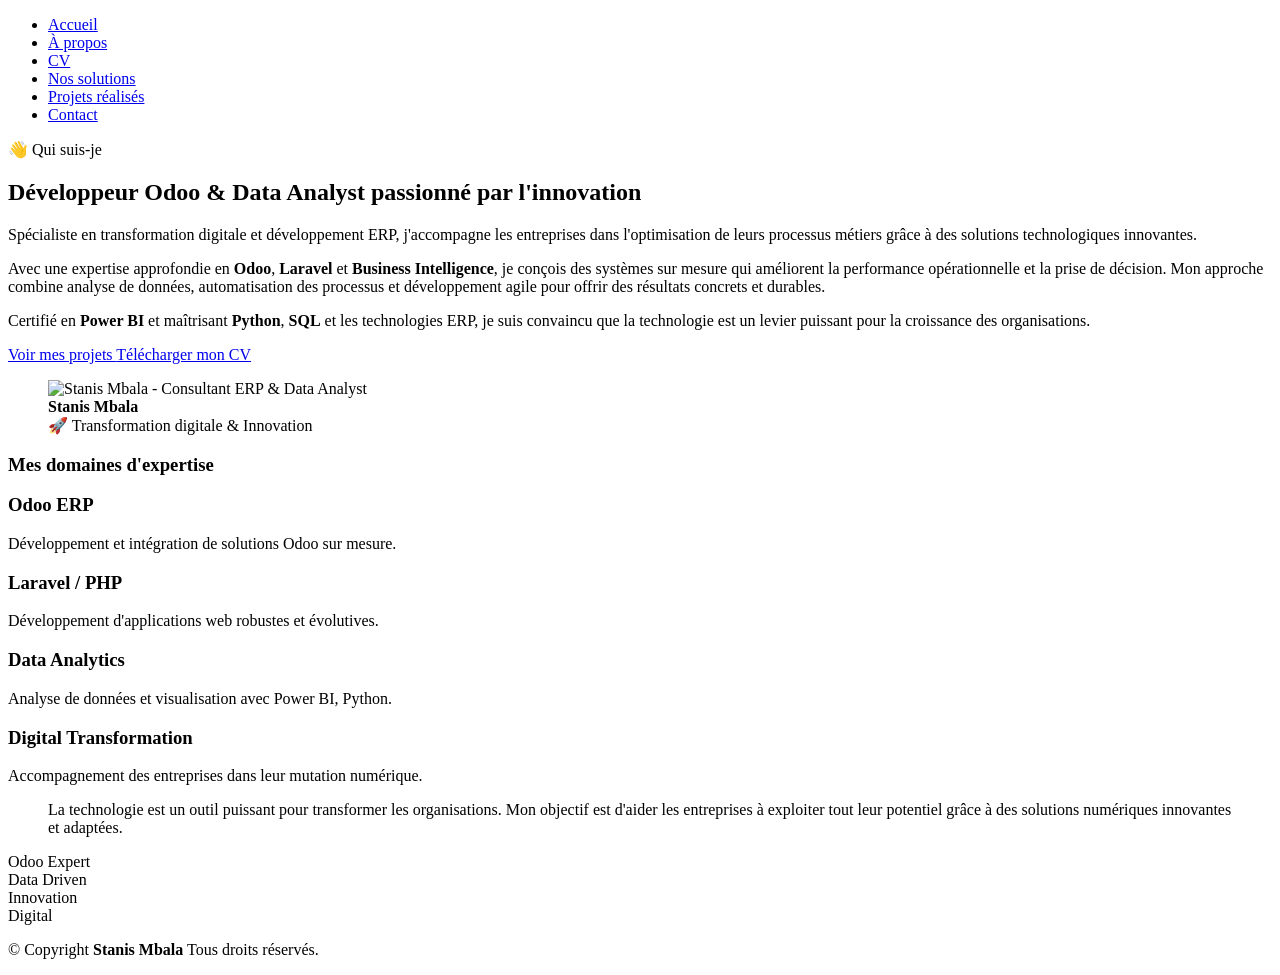
==== about/index.html @ 2e5d240b "Réorganisation complète du site en dossiers et mise à jour des liens" ====
<!DOCTYPE html>
<html lang="fr">

<head>
  <meta charset="utf-8">
  <meta content="width=device-width, initial-scale=1.0" name="viewport">
  <title>À propos - Stanis Mbala | Odoo Developer & Data Analyst</title>
  <meta name="description" content="Découvrez le parcours de Stanis Mbala, consultant ERP Odoo, Business Analyst et Data Analyst. Expert en transformation digitale et développement sur mesure.">
  <meta name="keywords" content="Stanis Mbala, Odoo Developer, Data Analyst, Business Analyst, Laravel Developer, ERP Consultant, Digital Transformation">

  <!-- Favicons -->
  <link href="assets/img/favicon.png" rel="icon">
  <link href="assets/img/apple-touch-icon.png" rel="apple-touch-icon">

  <!-- Fonts -->
  <link href="https://fonts.googleapis.com" rel="preconnect">
  <link href="https://fonts.gstatic.com" rel="preconnect" crossorigin>
  <link href="https://fonts.googleapis.com/css2?family=Roboto:ital,wght@0,100;0,300;0,400;0,500;0,700;0,900;1,100;1,300;1,400;1,500;1,700;1,900&family=Poppins:ital,wght@0,100;0,200;0,300;0,400;0,500;0,600;0,700;0,800;0,900;1,100;1,200;1,300;1,400;1,500;1,600;1,700;1,800;1,900&family=Raleway:ital,wght@0,100;0,200;0,300;0,400;0,500;0,600;0,700;0,800;0,900;1,100;1,200;1,300;1,400;1,500;1,600;1,700;1,800;1,900&display=swap" rel="stylesheet">

  <!-- Vendor CSS Files -->
  <link href="assets/vendor/bootstrap/css/bootstrap.min.css" rel="stylesheet">
  <link href="assets/vendor/bootstrap-icons/bootstrap-icons.css" rel="stylesheet">
  <link href="assets/vendor/aos/aos.css" rel="stylesheet">
  <link href="assets/vendor/swiper/swiper-bundle.min.css" rel="stylesheet">
  <link href="assets/vendor/glightbox/css/glightbox.min.css" rel="stylesheet">

  <!-- Main CSS File -->
  <link href="assets/css/main.css" rel="stylesheet">

  <!-- <style>
    /* Styles personnalisés pour la page À propos */
    .highlight {
      color: #0d6efd;
    }
    
    .about .intro-content .eyebrow {
      display: inline-block;
      letter-spacing: 0.12em;
      text-transform: uppercase;
      font-size: 12px;
      color: #6c757d;
      margin-bottom: 16px;
      font-weight: 600;
    }

    .about .intro-content .headline {
      font-family: var(--heading-font);
      font-weight: 300;
      line-height: 1.2;
      font-size: clamp(28px, 4vw, 44px);
      margin: 0 0 24px 0;
    }

    .about .intro-content .lead {
      font-size: 18px;
      line-height: 1.8;
      color: #495057;
      margin-bottom: 24px;
    }

    .about .intro-content p {
      line-height: 1.8;
      margin-bottom: 24px;
      color: #6c757d;
    }

    .about .intro-content .cta-group {
      display: flex;
      gap: 24px;
      align-items: center;
      margin-top: 24px;
      flex-wrap: wrap;
    }

    .about .intro-content .cta-group .btn-ghost {
      display: inline-flex;
      align-items: center;
      gap: 8px;
      padding: 12px 24px;
      border-radius: 50px;
      color: #0d6efd;
      background: rgba(13, 110, 253, 0.08);
      border: 1px solid rgba(13, 110, 253, 0.2);
      transition: 0.3s ease-in-out;
      text-decoration: none;
      font-weight: 500;
    }

    .about .intro-content .cta-group .btn-ghost:hover {
      color: #fff;
      background: #0d6efd;
      border-color: #0d6efd;
      transform: translateY(-2px);
      box-shadow: 0 8px 25px rgba(13, 110, 253, 0.3);
    }

    .about .intro-content .cta-group .link-underline {
      display: inline-flex;
      align-items: center;
      gap: 8px;
      position: relative;
      color: #0d6efd;
      padding-bottom: 4px;
      transition: 0.3s ease-in-out;
      text-decoration: none;
      font-weight: 500;
    }

    .about .intro-content .cta-group .link-underline::after {
      content: "";
      position: absolute;
      left: 0;
      right: 0;
      bottom: 0;
      height: 2px;
      background: #0d6efd;
      transform: scaleX(0.4);
      transform-origin: left;
      transition: 0.3s ease-in-out;
    }

    .about .intro-content .cta-group .link-underline:hover::after {
      transform: scaleX(1);
    }

    /* Photo de profil ronde */
    .about .profile-figure {
      margin: 0;
      text-align: center;
    }

    .about .profile-figure .profile-photo {
      width: 380px;
      height: 380px;
      border-radius: 50%;
      object-fit: cover;
      box-shadow: 0 20px 60px rgba(13, 110, 253, 0.15);
      border: 4px solid rgba(13, 110, 253, 0.1);
      transition: all 0.4s ease;
    }

    .about .profile-figure .profile-photo:hover {
      transform: scale(1.02) translateY(-5px);
      box-shadow: 0 25px 70px rgba(13, 110, 253, 0.25);
      border-color: rgba(13, 110, 253, 0.3);
    }

    .about .profile-figure .profile-caption {
      margin-top: 24px;
      display: flex;
      align-items: center;
      justify-content: center;
    }

    .about .profile-figure .profile-caption .meta {
      font-size: 14px;
      color: #6c757d;
    }

    .about .profile-figure .profile-caption .meta .funfact {
      font-size: 13px;
      margin-top: 4px;
      color: #adb5bd;
    }

    /* Compétences */
    .about .skill-item {
      padding: 24px;
      border-radius: 12px;
      transition: 0.3s ease-in-out;
      background: #f8f9fa;
      border: 1px solid #e9ecef;
      height: 100%;
      text-align: center;
    }

    .about .skill-item i {
      font-size: 28px;
      color: #0d6efd;
      margin-bottom: 16px;
      display: inline-block;
    }

    .about .skill-item h3 {
      font-size: 16px;
      margin-bottom: 6px;
      font-weight: 600;
    }

    .about .skill-item p {
      margin: 0;
      font-size: 14px;
      color: #6c757d;
    }

    .about .skill-item:hover {
      transform: translateY(-5px);
      border-color: #0d6efd;
      box-shadow: 0 10px 30px rgba(0, 0, 0, 0.08);
      background: #fff;
    }

    /* Timeline */
    .about .timeline-item {
      position: relative;
      padding-left: 26px;
      padding-bottom: 20px;
    }

    .about .timeline-item:last-child {
      padding-bottom: 0;
    }

    .about .timeline-item time {
      display: inline-block;
      font-size: 12px;
      letter-spacing: 0.08em;
      text-transform: uppercase;
      color: #6c757d;
      margin-bottom: 6px;
      font-weight: 600;
    }

    .about .timeline-item h4 {
      font-size: 18px;
      font-weight: 600;
      margin: 0 0 6px;
      color: #212529;
    }

    .about .timeline-item p {
      font-size: 14px;
      color: #6c757d;
      margin: 0;
    }

    .about .timeline-item .dot {
      position: absolute;
      left: 0;
      top: 4px;
      width: 12px;
      height: 12px;
      border-radius: 50%;
      background: #0d6efd;
      box-shadow: 0 0 0 6px rgba(13, 110, 253, 0.2);
    }

    /* Citation */
    .about .personal-quote {
      padding: 40px 0;
    }

    .about .personal-quote p {
      font-family: var(--heading-font);
      font-weight: 300;
      font-size: clamp(20px, 3vw, 28px);
      line-height: 1.6;
      color: #212529;
      margin: 0 auto;
      max-width: 800px;
    }

    .about .personal-quote p i {
      color: #0d6efd;
      opacity: 0.5;
    }

    /* Fun facts */
    .about .fact-pill {
      display: flex;
      align-items: center;
      justify-content: center;
      gap: 10px;
      padding: 10px 20px;
      border-radius: 50px;
      border: 1px solid #e9ecef;
      background: #f8f9fa;
      color: #495057;
      transition: 0.3s ease-in-out;
      font-weight: 500;
    }

    .about .fact-pill i {
      color: #0d6efd;
      font-size: 1.2rem;
    }

    .about .fact-pill span {
      font-size: 14px;
    }

    .about .fact-pill:hover {
      transform: translateY(-3px);
      border-color: #0d6efd;
      box-shadow: 0 10px 30px rgba(0, 0, 0, 0.08);
      background: #fff;
    }

    .section-title h2 {
      font-size: 32px;
      font-weight: 700;
      margin-bottom: 10px;
      color: #212529;
    }

    .section-title p {
      color: #6c757d;
      max-width: 600px;
      margin: 0 auto;
    }

    @media (max-width: 992px) {
      .about .profile-figure .profile-photo {
        width: 280px;
        height: 280px;
      }
    }

    @media (max-width: 576px) {
      .about .profile-figure .profile-photo {
        width: 220px;
        height: 220px;
      }
    }
  </style> -->

  <!-- =======================================================
  * Template Name: FolioOne - Personnalisé pour Stanis Mbala
  ======================================================== -->
</head>

<body class="about-page">

  <header id="header" class="header d-flex align-items-center light-background sticky-top">
    <div class="container position-relative d-flex align-items-center justify-content-between">

      <nav id="navmenu" class="navmenu">
        <ul>
    <li><a href="/">Accueil</a></li>
    <li><a href="/about/" class="active">À propos</a></li>
    <li><a href="/resume/">CV</a></li>
    <li><a href="/services/">Nos solutions</a></li>
    <li><a href="/portfolio/">Projets réalisés</a></li>
    <li><a href="/contact/">Contact</a></li>
  </ul>
        <i class="mobile-nav-toggle d-xl-none bi bi-list"></i>
      </nav>

      <div class="header-social-links">
         <a href="https://www.linkedin.com/in/stanis-mbala-027b73303/" class="linkedin" title="LinkedIn" target="_blank">
    <i class="bi bi-linkedin"></i>
  </a>
  <a href="https://github.com/votre-utilisateur" class="github" title="GitHub" target="_blank">
    <i class="bi bi-github"></i>
  </a>
  <a href="https://wa.me/243812779730" class="whatsapp" title="WhatsApp" target="_blank">
    <i class="bi bi-whatsapp"></i>
  </a>
  <a href="mailto:mbalastns@gmail.com" class="envelope" title="Email">
    <i class="bi bi-envelope"></i>
  </a>
  <a href="https://www.facebook.com/delohim.mbalastanis" class="facebook" title="Facebook" target="_blank">
    <i class="bi bi-facebook"></i>
  </a>
      </div>

    </div>
  </header>

  <main class="main">

    <!-- About Section -->
    <section id="about" class="about section">

      <!-- Section Title -->
     
      <div class="container" data-aos="fade-up" data-aos-delay="100">

        <!-- Intro + Photo -->
        <div class="row align-items-center justify-content-between gy-5 mb-5">
          <div class="col-lg-7" data-aos="fade-right" data-aos-delay="150">
            <div class="intro-content">
              <span class="eyebrow">👋 Qui suis-je</span>
              <h2 class="headline">Développeur Odoo &amp; <span class="highlight">Data Analyst</span> passionné par l'innovation</h2>
              <p class="lead">
                Spécialiste en transformation digitale et développement ERP, j'accompagne les entreprises dans l'optimisation de leurs processus métiers grâce à des solutions technologiques innovantes.
              </p>
              <p>
                Avec une expertise approfondie en <strong>Odoo</strong>, <strong>Laravel</strong> et <strong>Business Intelligence</strong>, je conçois des systèmes sur mesure qui améliorent la performance opérationnelle et la prise de décision. Mon approche combine analyse de données, automatisation des processus et développement agile pour offrir des résultats concrets et durables.
              </p>
              <p>
                Certifié en <strong>Power BI</strong> et maîtrisant <strong>Python</strong>, <strong>SQL</strong> et les technologies ERP, je suis convaincu que la technologie est un levier puissant pour la croissance des organisations.
              </p>

              <div class="cta-group">
                <a href="#projects" class="btn-ghost">
                  Voir mes projets <i class="bi bi-arrow-up-right"></i>
                </a>
                <a href="#" class="link-underline">
                  Télécharger mon CV <i class="bi bi-download"></i>
                </a>
              </div>
            </div>
          </div>

          <div class="col-lg-5" data-aos="zoom-in" data-aos-delay="250">
            <figure class="profile-figure text-center">
              <img src="assets/img/profile/profil.jpg" alt="Stanis Mbala - Consultant ERP & Data Analyst" class="img-fluid profile-photo">
              <figcaption class="profile-caption">
                <div class="meta">
                  <strong>Stanis Mbala</strong>
                  <div class="funfact">🚀 Transformation digitale &amp; Innovation</div>
                </div>
              </figcaption>
            </figure>
          </div>
        </div>
        <!-- End Intro + Photo -->

        <!-- Skills Grid -->
        <div class="mb-5">
          <h3 class="text-center mb-4" data-aos="fade-up">Mes domaines d'expertise</h3>
          <div class="row g-4">
            <div class="col-6 col-md-4 col-lg-3" data-aos="fade-up" data-aos-delay="120">
              <div class="skill-item">
                <i class="bi bi-boxes"></i>
                <h3>Odoo ERP</h3>
                <p>Développement et intégration de solutions Odoo sur mesure.</p>
              </div>
            </div>
            <div class="col-6 col-md-4 col-lg-3" data-aos="fade-up" data-aos-delay="180">
              <div class="skill-item">
                <i class="bi bi-code-slash"></i>
                <h3>Laravel / PHP</h3>
                <p>Développement d'applications web robustes et évolutives.</p>
              </div>
            </div>
            <div class="col-6 col-md-4 col-lg-3" data-aos="fade-up" data-aos-delay="240">
              <div class="skill-item">
                <i class="bi bi-graph-up-arrow"></i>
                <h3>Data Analytics</h3>
                <p>Analyse de données et visualisation avec Power BI, Python.</p>
              </div>
            </div>
            <div class="col-6 col-md-4 col-lg-3" data-aos="fade-up" data-aos-delay="300">
              <div class="skill-item">
                <i class="bi bi-robot"></i>
                <h3>Digital Transformation</h3>
                <p>Accompagnement des entreprises dans leur mutation numérique.</p>
              </div>
            </div>
          </div>
        </div>
        <!-- End Skills Grid -->

        <!-- Journey Timeline -->
        <!-- End Journey Timeline -->

        <!-- Quote -->
        <blockquote class="personal-quote text-center mb-5" data-aos="fade-down" data-aos-delay="200">
          <p><i class="bi bi-quote quote-icon-left"></i> La technologie est un outil puissant pour transformer les organisations. Mon objectif est d'aider les entreprises à exploiter tout leur potentiel grâce à des solutions numériques innovantes et adaptées. <i class="bi bi-quote quote-icon-right"></i></p>
        </blockquote>
        <!-- End Quote -->

        <!-- Fun Facts -->
        <div class="row g-3 justify-content-center">
          <div class="col-6 col-md-3 col-lg-2" data-aos="zoom-in" data-aos-delay="120">
            <div class="fact-pill">
              <i class="bi bi-code-square"></i>
              <span>Odoo Expert</span>
            </div>
          </div>
          <div class="col-6 col-md-3 col-lg-2" data-aos="zoom-in" data-aos-delay="160">
            <div class="fact-pill">
              <i class="bi bi-bar-chart-line"></i>
              <span>Data Driven</span>
            </div>
          </div>
          <div class="col-6 col-md-3 col-lg-2" data-aos="zoom-in" data-aos-delay="200">
            <div class="fact-pill">
              <i class="bi bi-robot"></i>
              <span>Innovation</span>
            </div>
          </div>
          <div class="col-6 col-md-3 col-lg-2" data-aos="zoom-in" data-aos-delay="240">
            <div class="fact-pill">
              <i class="bi bi-globe"></i>
              <span>Digital</span>
            </div>
          </div>
        </div>
        <!-- End Fun Facts -->

      </div>

    </section><!-- /About Section -->

  </main>

  <footer id="footer" class="footer">

    <div class="container">
      <div class="copyright text-center ">
        <p>© <span>Copyright</span> <strong class="px-1 sitename">Stanis Mbala</strong> <span>Tous droits réservés.</span></p>
      </div>
      <div class="social-links d-flex justify-content-center">
       <a href="https://www.linkedin.com/in/stanis-mbala-027b73303/" class="linkedin" title="LinkedIn" target="_blank">
    <i class="bi bi-linkedin"></i>
  </a>
  <a href="https://github.com/votre-utilisateur" class="github" title="GitHub" target="_blank">
    <i class="bi bi-github"></i>
  </a>
  <a href="https://wa.me/243812779730" class="whatsapp" title="WhatsApp" target="_blank">
    <i class="bi bi-whatsapp"></i>
  </a>
  <a href="mailto:mbalastns@gmail.com" class="envelope" title="Email">
    <i class="bi bi-envelope"></i>
  </a>
  <a href="https://www.facebook.com/delohim.mbalastanis" class="facebook" title="Facebook" target="_blank">
    <i class="bi bi-facebook"></i>
  </a>
      </div>
      <div class="credits">
        <!-- Crédits retirés conformément à la demande -->
      </div>
    </div>

  </footer>

  <!-- Scroll Top -->
  <a href="#" id="scroll-top" class="scroll-top d-flex align-items-center justify-content-center"><i class="bi bi-arrow-up-short"></i></a>

  <!-- Preloader -->
  <div id="preloader"></div>

  <!-- Vendor JS Files -->
  <script src="assets/vendor/bootstrap/js/bootstrap.bundle.min.js"></script>
  <script src="assets/vendor/php-email-form/validate.js"></script>
  <script src="assets/vendor/aos/aos.js"></script>
  <script src="assets/vendor/typed.js/typed.umd.js"></script>
  <script src="assets/vendor/waypoints/noframework.waypoints.js"></script>
  <script src="assets/vendor/purecounter/purecounter_vanilla.js"></script>
  <script src="assets/vendor/swiper/swiper-bundle.min.js"></script>
  <script src="assets/vendor/imagesloaded/imagesloaded.pkgd.min.js"></script>
  <script src="assets/vendor/isotope-layout/isotope.pkgd.min.js"></script>
  <script src="assets/vendor/glightbox/js/glightbox.min.js"></script>

  <!-- Main JS File -->
  <script src="assets/js/main.js"></script>

</body>

</html>
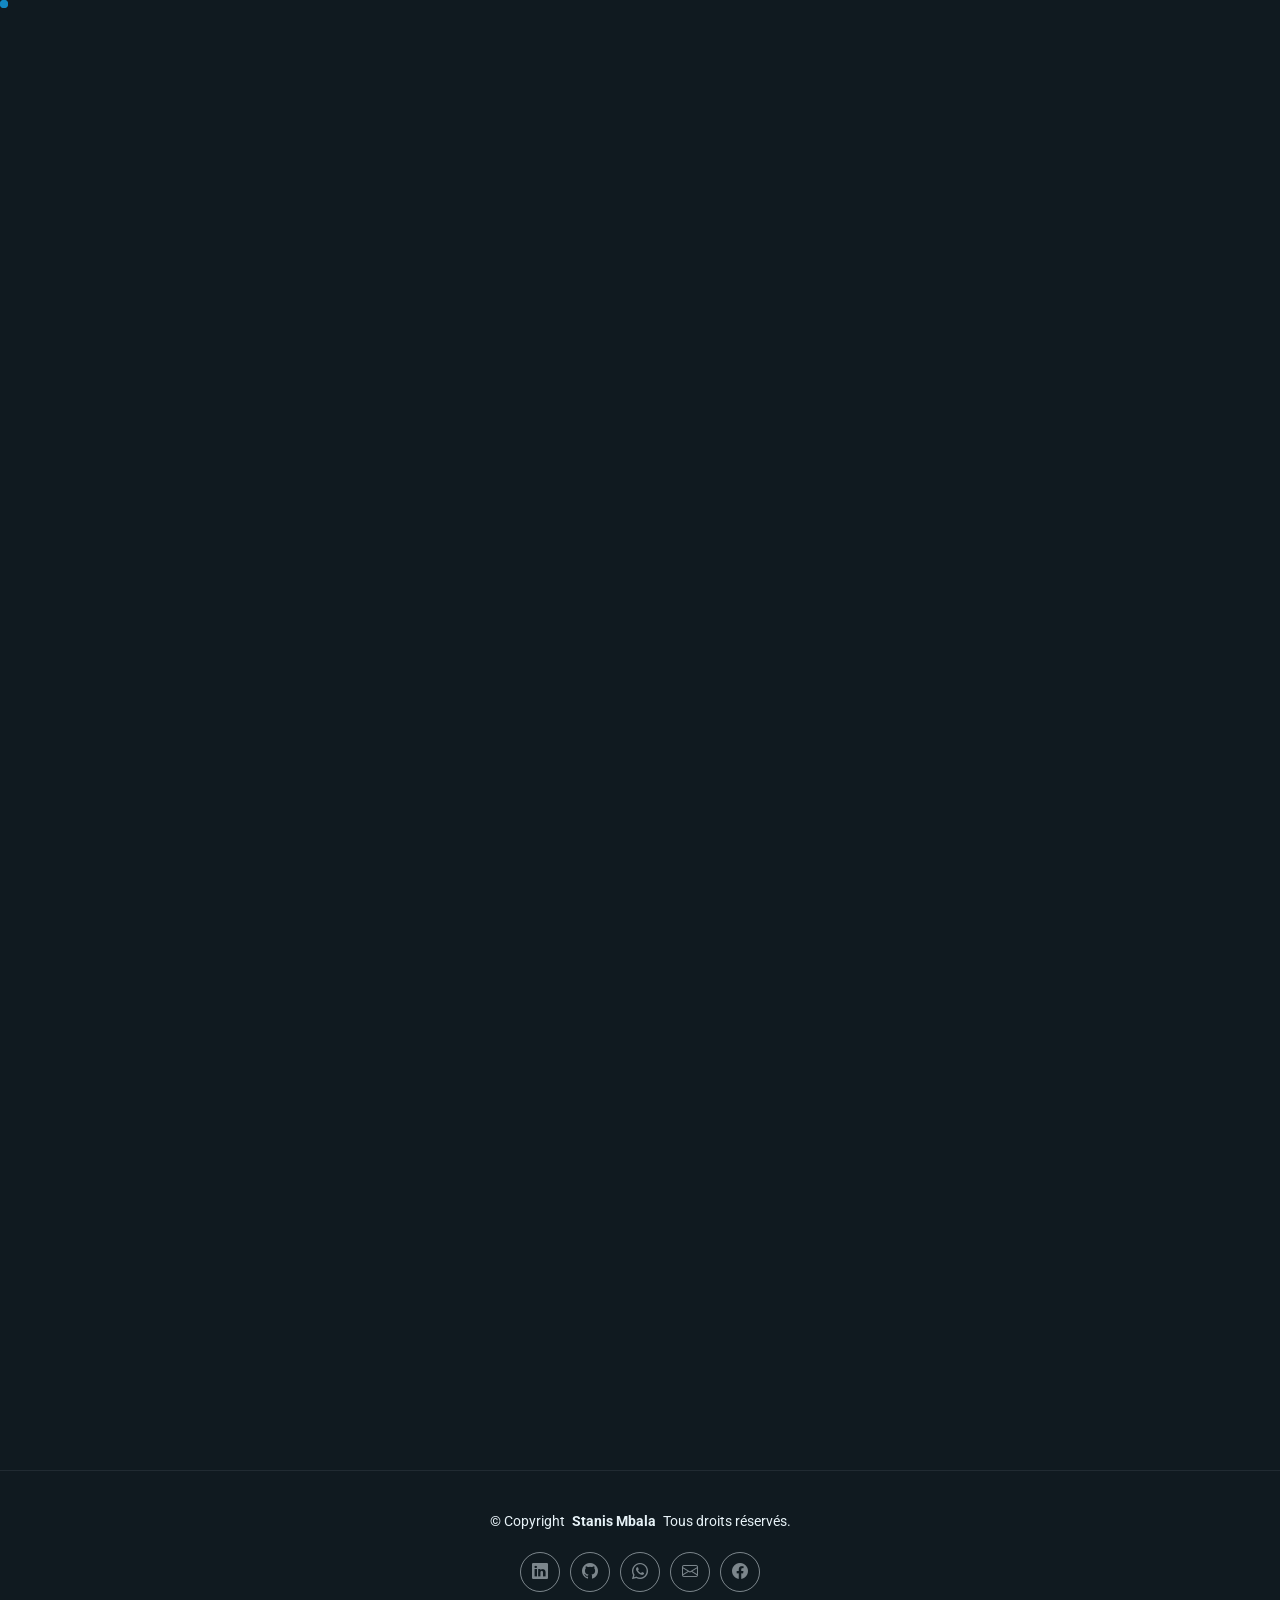
==== commit 0422a273: "Correction des chemins absolus pour la page Services" ====
--- a/about/index.html
+++ b/about/index.html
@@ -9,8 +9,8 @@
   <meta name="keywords" content="Stanis Mbala, Odoo Developer, Data Analyst, Business Analyst, Laravel Developer, ERP Consultant, Digital Transformation">
 
   <!-- Favicons -->
-  <link href="assets/img/favicon.png" rel="icon">
-  <link href="assets/img/apple-touch-icon.png" rel="apple-touch-icon">
+  <link href="/assets/img/favicon.png" rel="icon">
+  <link href="/assets/img/apple-touch-icon.png" rel="apple-touch-icon">
 
   <!-- Fonts -->
   <link href="https://fonts.googleapis.com" rel="preconnect">
@@ -18,311 +18,14 @@
   <link href="https://fonts.googleapis.com/css2?family=Roboto:ital,wght@0,100;0,300;0,400;0,500;0,700;0,900;1,100;1,300;1,400;1,500;1,700;1,900&family=Poppins:ital,wght@0,100;0,200;0,300;0,400;0,500;0,600;0,700;0,800;0,900;1,100;1,200;1,300;1,400;1,500;1,600;1,700;1,800;1,900&family=Raleway:ital,wght@0,100;0,200;0,300;0,400;0,500;0,600;0,700;0,800;0,900;1,100;1,200;1,300;1,400;1,500;1,600;1,700;1,800;1,900&display=swap" rel="stylesheet">
 
   <!-- Vendor CSS Files -->
-  <link href="assets/vendor/bootstrap/css/bootstrap.min.css" rel="stylesheet">
-  <link href="assets/vendor/bootstrap-icons/bootstrap-icons.css" rel="stylesheet">
-  <link href="assets/vendor/aos/aos.css" rel="stylesheet">
-  <link href="assets/vendor/swiper/swiper-bundle.min.css" rel="stylesheet">
-  <link href="assets/vendor/glightbox/css/glightbox.min.css" rel="stylesheet">
+  <link href="/assets/vendor/bootstrap/css/bootstrap.min.css" rel="stylesheet">
+  <link href="/assets/vendor/bootstrap-icons/bootstrap-icons.css" rel="stylesheet">
+  <link href="/assets/vendor/aos/aos.css" rel="stylesheet">
+  <link href="/assets/vendor/swiper/swiper-bundle.min.css" rel="stylesheet">
+  <link href="/assets/vendor/glightbox/css/glightbox.min.css" rel="stylesheet">
 
   <!-- Main CSS File -->
-  <link href="assets/css/main.css" rel="stylesheet">
-
-  <!-- <style>
-    /* Styles personnalisés pour la page À propos */
-    .highlight {
-      color: #0d6efd;
-    }
-    
-    .about .intro-content .eyebrow {
-      display: inline-block;
-      letter-spacing: 0.12em;
-      text-transform: uppercase;
-      font-size: 12px;
-      color: #6c757d;
-      margin-bottom: 16px;
-      font-weight: 600;
-    }
-
-    .about .intro-content .headline {
-      font-family: var(--heading-font);
-      font-weight: 300;
-      line-height: 1.2;
-      font-size: clamp(28px, 4vw, 44px);
-      margin: 0 0 24px 0;
-    }
-
-    .about .intro-content .lead {
-      font-size: 18px;
-      line-height: 1.8;
-      color: #495057;
-      margin-bottom: 24px;
-    }
-
-    .about .intro-content p {
-      line-height: 1.8;
-      margin-bottom: 24px;
-      color: #6c757d;
-    }
-
-    .about .intro-content .cta-group {
-      display: flex;
-      gap: 24px;
-      align-items: center;
-      margin-top: 24px;
-      flex-wrap: wrap;
-    }
-
-    .about .intro-content .cta-group .btn-ghost {
-      display: inline-flex;
-      align-items: center;
-      gap: 8px;
-      padding: 12px 24px;
-      border-radius: 50px;
-      color: #0d6efd;
-      background: rgba(13, 110, 253, 0.08);
-      border: 1px solid rgba(13, 110, 253, 0.2);
-      transition: 0.3s ease-in-out;
-      text-decoration: none;
-      font-weight: 500;
-    }
-
-    .about .intro-content .cta-group .btn-ghost:hover {
-      color: #fff;
-      background: #0d6efd;
-      border-color: #0d6efd;
-      transform: translateY(-2px);
-      box-shadow: 0 8px 25px rgba(13, 110, 253, 0.3);
-    }
-
-    .about .intro-content .cta-group .link-underline {
-      display: inline-flex;
-      align-items: center;
-      gap: 8px;
-      position: relative;
-      color: #0d6efd;
-      padding-bottom: 4px;
-      transition: 0.3s ease-in-out;
-      text-decoration: none;
-      font-weight: 500;
-    }
-
-    .about .intro-content .cta-group .link-underline::after {
-      content: "";
-      position: absolute;
-      left: 0;
-      right: 0;
-      bottom: 0;
-      height: 2px;
-      background: #0d6efd;
-      transform: scaleX(0.4);
-      transform-origin: left;
-      transition: 0.3s ease-in-out;
-    }
-
-    .about .intro-content .cta-group .link-underline:hover::after {
-      transform: scaleX(1);
-    }
-
-    /* Photo de profil ronde */
-    .about .profile-figure {
-      margin: 0;
-      text-align: center;
-    }
-
-    .about .profile-figure .profile-photo {
-      width: 380px;
-      height: 380px;
-      border-radius: 50%;
-      object-fit: cover;
-      box-shadow: 0 20px 60px rgba(13, 110, 253, 0.15);
-      border: 4px solid rgba(13, 110, 253, 0.1);
-      transition: all 0.4s ease;
-    }
-
-    .about .profile-figure .profile-photo:hover {
-      transform: scale(1.02) translateY(-5px);
-      box-shadow: 0 25px 70px rgba(13, 110, 253, 0.25);
-      border-color: rgba(13, 110, 253, 0.3);
-    }
-
-    .about .profile-figure .profile-caption {
-      margin-top: 24px;
-      display: flex;
-      align-items: center;
-      justify-content: center;
-    }
-
-    .about .profile-figure .profile-caption .meta {
-      font-size: 14px;
-      color: #6c757d;
-    }
-
-    .about .profile-figure .profile-caption .meta .funfact {
-      font-size: 13px;
-      margin-top: 4px;
-      color: #adb5bd;
-    }
-
-    /* Compétences */
-    .about .skill-item {
-      padding: 24px;
-      border-radius: 12px;
-      transition: 0.3s ease-in-out;
-      background: #f8f9fa;
-      border: 1px solid #e9ecef;
-      height: 100%;
-      text-align: center;
-    }
-
-    .about .skill-item i {
-      font-size: 28px;
-      color: #0d6efd;
-      margin-bottom: 16px;
-      display: inline-block;
-    }
-
-    .about .skill-item h3 {
-      font-size: 16px;
-      margin-bottom: 6px;
-      font-weight: 600;
-    }
-
-    .about .skill-item p {
-      margin: 0;
-      font-size: 14px;
-      color: #6c757d;
-    }
-
-    .about .skill-item:hover {
-      transform: translateY(-5px);
-      border-color: #0d6efd;
-      box-shadow: 0 10px 30px rgba(0, 0, 0, 0.08);
-      background: #fff;
-    }
-
-    /* Timeline */
-    .about .timeline-item {
-      position: relative;
-      padding-left: 26px;
-      padding-bottom: 20px;
-    }
-
-    .about .timeline-item:last-child {
-      padding-bottom: 0;
-    }
-
-    .about .timeline-item time {
-      display: inline-block;
-      font-size: 12px;
-      letter-spacing: 0.08em;
-      text-transform: uppercase;
-      color: #6c757d;
-      margin-bottom: 6px;
-      font-weight: 600;
-    }
-
-    .about .timeline-item h4 {
-      font-size: 18px;
-      font-weight: 600;
-      margin: 0 0 6px;
-      color: #212529;
-    }
-
-    .about .timeline-item p {
-      font-size: 14px;
-      color: #6c757d;
-      margin: 0;
-    }
-
-    .about .timeline-item .dot {
-      position: absolute;
-      left: 0;
-      top: 4px;
-      width: 12px;
-      height: 12px;
-      border-radius: 50%;
-      background: #0d6efd;
-      box-shadow: 0 0 0 6px rgba(13, 110, 253, 0.2);
-    }
-
-    /* Citation */
-    .about .personal-quote {
-      padding: 40px 0;
-    }
-
-    .about .personal-quote p {
-      font-family: var(--heading-font);
-      font-weight: 300;
-      font-size: clamp(20px, 3vw, 28px);
-      line-height: 1.6;
-      color: #212529;
-      margin: 0 auto;
-      max-width: 800px;
-    }
-
-    .about .personal-quote p i {
-      color: #0d6efd;
-      opacity: 0.5;
-    }
-
-    /* Fun facts */
-    .about .fact-pill {
-      display: flex;
-      align-items: center;
-      justify-content: center;
-      gap: 10px;
-      padding: 10px 20px;
-      border-radius: 50px;
-      border: 1px solid #e9ecef;
-      background: #f8f9fa;
-      color: #495057;
-      transition: 0.3s ease-in-out;
-      font-weight: 500;
-    }
-
-    .about .fact-pill i {
-      color: #0d6efd;
-      font-size: 1.2rem;
-    }
-
-    .about .fact-pill span {
-      font-size: 14px;
-    }
-
-    .about .fact-pill:hover {
-      transform: translateY(-3px);
-      border-color: #0d6efd;
-      box-shadow: 0 10px 30px rgba(0, 0, 0, 0.08);
-      background: #fff;
-    }
-
-    .section-title h2 {
-      font-size: 32px;
-      font-weight: 700;
-      margin-bottom: 10px;
-      color: #212529;
-    }
-
-    .section-title p {
-      color: #6c757d;
-      max-width: 600px;
-      margin: 0 auto;
-    }
-
-    @media (max-width: 992px) {
-      .about .profile-figure .profile-photo {
-        width: 280px;
-        height: 280px;
-      }
-    }
-
-    @media (max-width: 576px) {
-      .about .profile-figure .profile-photo {
-        width: 220px;
-        height: 220px;
-      }
-    }
-  </style> -->
+  <link href="/assets/css/main.css" rel="stylesheet">
 
   <!-- =======================================================
   * Template Name: FolioOne - Personnalisé pour Stanis Mbala
@@ -336,32 +39,32 @@
 
       <nav id="navmenu" class="navmenu">
         <ul>
-    <li><a href="/">Accueil</a></li>
-    <li><a href="/about/" class="active">À propos</a></li>
-    <li><a href="/resume/">CV</a></li>
-    <li><a href="/services/">Nos solutions</a></li>
-    <li><a href="/portfolio/">Projets réalisés</a></li>
-    <li><a href="/contact/">Contact</a></li>
-  </ul>
+          <li><a href="/">Accueil</a></li>
+          <li><a href="/about/" class="active">À propos</a></li>
+          <li><a href="/resume/">CV</a></li>
+          <li><a href="/services/">Nos solutions</a></li>
+          <li><a href="/portfolio/">Projets réalisés</a></li>
+          <li><a href="/contact/">Contact</a></li>
+        </ul>
         <i class="mobile-nav-toggle d-xl-none bi bi-list"></i>
       </nav>
 
       <div class="header-social-links">
-         <a href="https://www.linkedin.com/in/stanis-mbala-027b73303/" class="linkedin" title="LinkedIn" target="_blank">
-    <i class="bi bi-linkedin"></i>
-  </a>
-  <a href="https://github.com/votre-utilisateur" class="github" title="GitHub" target="_blank">
-    <i class="bi bi-github"></i>
-  </a>
-  <a href="https://wa.me/243812779730" class="whatsapp" title="WhatsApp" target="_blank">
-    <i class="bi bi-whatsapp"></i>
-  </a>
-  <a href="mailto:mbalastns@gmail.com" class="envelope" title="Email">
-    <i class="bi bi-envelope"></i>
-  </a>
-  <a href="https://www.facebook.com/delohim.mbalastanis" class="facebook" title="Facebook" target="_blank">
-    <i class="bi bi-facebook"></i>
-  </a>
+        <a href="https://www.linkedin.com/in/stanis-mbala-027b73303/" class="linkedin" title="LinkedIn" target="_blank">
+          <i class="bi bi-linkedin"></i>
+        </a>
+        <a href="https://github.com/votre-utilisateur" class="github" title="GitHub" target="_blank">
+          <i class="bi bi-github"></i>
+        </a>
+        <a href="https://wa.me/243812779730" class="whatsapp" title="WhatsApp" target="_blank">
+          <i class="bi bi-whatsapp"></i>
+        </a>
+        <a href="mailto:mbalastns@gmail.com" class="envelope" title="Email">
+          <i class="bi bi-envelope"></i>
+        </a>
+        <a href="https://www.facebook.com/delohim.mbalastanis" class="facebook" title="Facebook" target="_blank">
+          <i class="bi bi-facebook"></i>
+        </a>
       </div>
 
     </div>
@@ -393,10 +96,10 @@
               </p>
 
               <div class="cta-group">
-                <a href="#projects" class="btn-ghost">
+                <a href="/portfolio/" class="btn-ghost">
                   Voir mes projets <i class="bi bi-arrow-up-right"></i>
                 </a>
-                <a href="#" class="link-underline">
+                <a href="/assets/CV.pdf" class="link-underline" download>
                   Télécharger mon CV <i class="bi bi-download"></i>
                 </a>
               </div>
@@ -405,11 +108,11 @@
 
           <div class="col-lg-5" data-aos="zoom-in" data-aos-delay="250">
             <figure class="profile-figure text-center">
-              <img src="assets/img/profile/profil.jpg" alt="Stanis Mbala - Consultant ERP & Data Analyst" class="img-fluid profile-photo">
+              <img src="/assets/img/profile/profil.jpg" alt="Stanis Mbala - Consultant ERP & Data Analyst" class="img-fluid profile-photo">
               <figcaption class="profile-caption">
                 <div class="meta">
                   <strong>Stanis Mbala</strong>
-                  <div class="funfact">🚀 Transformation digitale &amp; Innovation</div>
+                  <div class="funfact">ERP Consultant &amp; Data Analyst</div>
                 </div>
               </figcaption>
             </figure>
@@ -453,9 +156,6 @@
         </div>
         <!-- End Skills Grid -->
 
-        <!-- Journey Timeline -->
-        <!-- End Journey Timeline -->
-
         <!-- Quote -->
         <blockquote class="personal-quote text-center mb-5" data-aos="fade-down" data-aos-delay="200">
           <p><i class="bi bi-quote quote-icon-left"></i> La technologie est un outil puissant pour transformer les organisations. Mon objectif est d'aider les entreprises à exploiter tout leur potentiel grâce à des solutions numériques innovantes et adaptées. <i class="bi bi-quote quote-icon-right"></i></p>
@@ -504,21 +204,21 @@
         <p>© <span>Copyright</span> <strong class="px-1 sitename">Stanis Mbala</strong> <span>Tous droits réservés.</span></p>
       </div>
       <div class="social-links d-flex justify-content-center">
-       <a href="https://www.linkedin.com/in/stanis-mbala-027b73303/" class="linkedin" title="LinkedIn" target="_blank">
-    <i class="bi bi-linkedin"></i>
-  </a>
-  <a href="https://github.com/votre-utilisateur" class="github" title="GitHub" target="_blank">
-    <i class="bi bi-github"></i>
-  </a>
-  <a href="https://wa.me/243812779730" class="whatsapp" title="WhatsApp" target="_blank">
-    <i class="bi bi-whatsapp"></i>
-  </a>
-  <a href="mailto:mbalastns@gmail.com" class="envelope" title="Email">
-    <i class="bi bi-envelope"></i>
-  </a>
-  <a href="https://www.facebook.com/delohim.mbalastanis" class="facebook" title="Facebook" target="_blank">
-    <i class="bi bi-facebook"></i>
-  </a>
+        <a href="https://www.linkedin.com/in/stanis-mbala-027b73303/" class="linkedin" title="LinkedIn" target="_blank">
+          <i class="bi bi-linkedin"></i>
+        </a>
+        <a href="https://github.com/votre-utilisateur" class="github" title="GitHub" target="_blank">
+          <i class="bi bi-github"></i>
+        </a>
+        <a href="https://wa.me/243812779730" class="whatsapp" title="WhatsApp" target="_blank">
+          <i class="bi bi-whatsapp"></i>
+        </a>
+        <a href="mailto:mbalastns@gmail.com" class="envelope" title="Email">
+          <i class="bi bi-envelope"></i>
+        </a>
+        <a href="https://www.facebook.com/delohim.mbalastanis" class="facebook" title="Facebook" target="_blank">
+          <i class="bi bi-facebook"></i>
+        </a>
       </div>
       <div class="credits">
         <!-- Crédits retirés conformément à la demande -->
@@ -534,19 +234,19 @@
   <div id="preloader"></div>
 
   <!-- Vendor JS Files -->
-  <script src="assets/vendor/bootstrap/js/bootstrap.bundle.min.js"></script>
-  <script src="assets/vendor/php-email-form/validate.js"></script>
-  <script src="assets/vendor/aos/aos.js"></script>
-  <script src="assets/vendor/typed.js/typed.umd.js"></script>
-  <script src="assets/vendor/waypoints/noframework.waypoints.js"></script>
-  <script src="assets/vendor/purecounter/purecounter_vanilla.js"></script>
-  <script src="assets/vendor/swiper/swiper-bundle.min.js"></script>
-  <script src="assets/vendor/imagesloaded/imagesloaded.pkgd.min.js"></script>
-  <script src="assets/vendor/isotope-layout/isotope.pkgd.min.js"></script>
-  <script src="assets/vendor/glightbox/js/glightbox.min.js"></script>
+  <script src="/assets/vendor/bootstrap/js/bootstrap.bundle.min.js"></script>
+  <script src="/assets/vendor/php-email-form/validate.js"></script>
+  <script src="/assets/vendor/aos/aos.js"></script>
+  <script src="/assets/vendor/typed.js/typed.umd.js"></script>
+  <script src="/assets/vendor/waypoints/noframework.waypoints.js"></script>
+  <script src="/assets/vendor/purecounter/purecounter_vanilla.js"></script>
+  <script src="/assets/vendor/swiper/swiper-bundle.min.js"></script>
+  <script src="/assets/vendor/imagesloaded/imagesloaded.pkgd.min.js"></script>
+  <script src="/assets/vendor/isotope-layout/isotope.pkgd.min.js"></script>
+  <script src="/assets/vendor/glightbox/js/glightbox.min.js"></script>
 
   <!-- Main JS File -->
-  <script src="assets/js/main.js"></script>
+  <script src="/assets/js/main.js"></script>
 
 </body>
 
--- a/assets/css/main.css
+++ b/assets/css/main.css
@@ -0,0 +1,3117 @@
+/**
+* Template Name: FolioOne
+* Template URL: https://bootstrapmade.com/folioone-bootstrap-portfolio-website-template/
+* Updated: Aug 23 2025 with Bootstrap v5.3.7
+* Author: BootstrapMade.com
+* License: https://bootstrapmade.com/license/
+*/
+
+/*--------------------------------------------------------------
+# Font & Color Variables
+# Help: https://bootstrapmade.com/color-system/
+--------------------------------------------------------------*/
+/* Fonts */
+:root {
+  --default-font: "Roboto",  system-ui, -apple-system, "Segoe UI", Roboto, "Helvetica Neue", Arial, "Noto Sans", "Liberation Sans", sans-serif, "Apple Color Emoji", "Segoe UI Emoji", "Segoe UI Symbol", "Noto Color Emoji";
+  --heading-font: "Raleway",  sans-serif;
+  --nav-font: "Poppins",  sans-serif;
+}
+
+/* Global Colors - The following color variables are used throughout the website. Updating them here will change the color scheme of the entire website */
+:root { 
+  --background-color: #101a20; /* Background color for the entire website, including individual sections */
+  --default-color: #e7f2f7; /* Default color used for the majority of the text content across the entire website */
+  --heading-color: #ffffff; /* Color for headings, subheadings and title throughout the website */
+  --accent-color: #1387c1; /* Accent color that represents your brand on the website. It's used for buttons, links, and other elements that need to stand out */
+  --surface-color: #141f26; /* The surface color is used as a background of boxed elements within sections, such as cards, icon boxes, or other elements that require a visual separation from the global background. */
+  --contrast-color: #ffffff; /* Contrast color for text, ensuring readability against backgrounds of accent, heading, or default colors. */
+}
+
+/* Nav Menu Colors - The following color variables are used specifically for the navigation menu. They are separate from the global colors to allow for more customization options */
+:root {
+  --nav-color: #ffffff;  /* The default color of the main navmenu links */
+  --nav-hover-color: #1387c1; /* Applied to main navmenu links when they are hovered over or active */
+  --nav-mobile-background-color: #213642; /* Used as the background color for mobile navigation menu */
+  --nav-dropdown-background-color: #051117; /* Used as the background color for dropdown items that appear when hovering over primary navigation items */
+  --nav-dropdown-color: #e7f2f7; /* Used for navigation links of the dropdown items in the navigation menu. */
+  --nav-dropdown-hover-color: #1387c1; /* Similar to --nav-hover-color, this color is applied to dropdown navigation links when they are hovered over. */
+}
+
+/* Color Presets - These classes override global colors when applied to any section or element, providing reuse of the sam color scheme. */
+
+.light-background {
+  --background-color: #142027;
+  --surface-color: #325264;
+}
+
+.dark-background {
+  --background-color: #0b1419;
+  --default-color: #ffffff;
+  --heading-color: #ffffff;
+  --surface-color: #252525;
+  --contrast-color: #ffffff;
+}
+
+/* Smooth scroll */
+:root {
+  scroll-behavior: smooth;
+}
+
+/*--------------------------------------------------------------
+# General Styling & Shared Classes
+--------------------------------------------------------------*/
+body {
+  color: var(--default-color);
+  background-color: var(--background-color);
+  font-family: var(--default-font);
+}
+
+a {
+  color: var(--accent-color);
+  text-decoration: none;
+  transition: 0.3s;
+}
+
+a:hover {
+  color: color-mix(in srgb, var(--accent-color), transparent 25%);
+  text-decoration: none;
+}
+
+h1,
+h2,
+h3,
+h4,
+h5,
+h6 {
+  color: var(--heading-color);
+  font-family: var(--heading-font);
+}
+
+/* PHP Email Form Messages
+------------------------------*/
+.php-email-form .error-message {
+  display: none;
+  background: #df1529;
+  color: #ffffff;
+  text-align: left;
+  padding: 15px;
+  margin-bottom: 24px;
+  font-weight: 600;
+}
+
+.php-email-form .sent-message {
+  display: none;
+  color: #ffffff;
+  background: #059652;
+  text-align: center;
+  padding: 15px;
+  margin-bottom: 24px;
+  font-weight: 600;
+}
+
+.php-email-form .loading {
+  display: none;
+  background: var(--surface-color);
+  text-align: center;
+  padding: 15px;
+  margin-bottom: 24px;
+}
+
+.php-email-form .loading:before {
+  content: "";
+  display: inline-block;
+  border-radius: 50%;
+  width: 24px;
+  height: 24px;
+  margin: 0 10px -6px 0;
+  border: 3px solid var(--accent-color);
+  border-top-color: var(--surface-color);
+  animation: php-email-form-loading 1s linear infinite;
+}
+
+@keyframes php-email-form-loading {
+  0% {
+    transform: rotate(0deg);
+  }
+
+  100% {
+    transform: rotate(360deg);
+  }
+}
+
+/*--------------------------------------------------------------
+# Global Header
+--------------------------------------------------------------*/
+.header {
+  --background-color: rgba(255, 255, 255, 0);
+  color: var(--default-color);
+  background-color: var(--background-color);
+  padding: 15px 0;
+  transition: all 0.5s;
+  z-index: 997;
+  border-bottom: 1px solid color-mix(in srgb, var(--default-color), transparent 92%);
+}
+
+.header .logo {
+  line-height: 1;
+}
+
+.header .logo img {
+  max-height: 36px;
+  margin-right: 8px;
+}
+
+.header .logo h1 {
+  font-size: 32px;
+  margin: 0;
+  font-weight: 400;
+  color: var(--heading-color);
+}
+
+.header .header-social-links {
+  padding-right: 15px;
+}
+
+.header .header-social-links a {
+  color: color-mix(in srgb, var(--default-color), transparent 40%);
+  padding-left: 6px;
+  display: inline-block;
+  transition: 0.3s;
+  font-size: 16px;
+}
+
+.header .header-social-links a:hover {
+  color: var(--default-color);
+}
+
+.header .header-social-links a i {
+  line-height: 0px;
+}
+
+@media (max-width: 1200px) {
+  .header .logo {
+    order: 1;
+  }
+
+  .header .header-social-links {
+    order: 2;
+  }
+
+  .header .navmenu {
+    order: 3;
+  }
+}
+
+/* Global Header on Scroll
+------------------------------*/
+.scrolled .header {
+  --background-color: rgba(16, 26, 32, 0.9);
+}
+
+/*--------------------------------------------------------------
+# Navigation Menu
+--------------------------------------------------------------*/
+/* Desktop Navigation */
+@media (min-width: 1200px) {
+  .navmenu {
+    padding: 0;
+  }
+
+  .navmenu ul {
+    margin: 0;
+    padding: 0;
+    display: flex;
+    list-style: none;
+    align-items: center;
+  }
+
+  .navmenu li {
+    position: relative;
+  }
+
+  .navmenu>ul>li {
+    white-space: nowrap;
+    padding: 15px 28px 15px 0;
+  }
+
+  .navmenu>ul>li:last-child {
+    padding-right: 0;
+  }
+
+  .navmenu a,
+  .navmenu a:focus {
+    color: var(--nav-color);
+    font-size: 15px;
+    padding: 0 2px;
+    font-family: var(--nav-font);
+    font-weight: 400;
+    display: flex;
+    align-items: center;
+    justify-content: space-between;
+    white-space: nowrap;
+    transition: 0.3s;
+    position: relative;
+  }
+
+  .navmenu a i,
+  .navmenu a:focus i {
+    font-size: 12px;
+    line-height: 0;
+    margin-left: 5px;
+    transition: 0.3s;
+  }
+
+  .navmenu>ul>li>a:before {
+    content: "";
+    position: absolute;
+    height: 2px;
+    bottom: -6px;
+    left: 0;
+    background-color: var(--nav-hover-color);
+    visibility: hidden;
+    width: 0px;
+    transition: all 0.3s ease-in-out 0s;
+  }
+
+  .navmenu a:hover:before,
+  .navmenu li:hover>a:before,
+  .navmenu .active:before {
+    visibility: visible;
+    width: 25px;
+  }
+
+  .navmenu li:hover>a,
+  .navmenu .active,
+  .navmenu .active:focus {
+    color: var(--nav-hover-color);
+  }
+
+  .navmenu .dropdown ul {
+    margin: 0;
+    padding: 10px 0;
+    background: var(--nav-dropdown-background-color);
+    display: block;
+    position: absolute;
+    visibility: hidden;
+    left: -5px;
+    top: 130%;
+    opacity: 0;
+    transition: 0.3s;
+    border-radius: 4px;
+    z-index: 99;
+    box-shadow: 0px 0px 30px rgba(0, 0, 0, 0.1);
+  }
+
+  .navmenu .dropdown ul li {
+    min-width: 200px;
+  }
+
+  .navmenu .dropdown ul a {
+    padding: 10px 20px;
+    font-size: 15px;
+    text-transform: none;
+    color: var(--nav-dropdown-color);
+  }
+
+  .navmenu .dropdown ul a i {
+    font-size: 12px;
+  }
+
+  .navmenu .dropdown ul a:hover,
+  .navmenu .dropdown ul .active:hover,
+  .navmenu .dropdown ul li:hover>a {
+    color: var(--nav-dropdown-hover-color);
+  }
+
+  .navmenu .dropdown:hover>ul {
+    opacity: 1;
+    top: 100%;
+    visibility: visible;
+  }
+
+  .navmenu .dropdown .dropdown ul {
+    top: 0;
+    left: -90%;
+    visibility: hidden;
+  }
+
+  .navmenu .dropdown .dropdown:hover>ul {
+    opacity: 1;
+    top: 0;
+    left: -100%;
+    visibility: visible;
+  }
+}
+
+/* Mobile Navigation */
+@media (max-width: 1199px) {
+  .mobile-nav-toggle {
+    color: var(--nav-color);
+    font-size: 28px;
+    line-height: 0;
+    margin-right: 10px;
+    cursor: pointer;
+    transition: color 0.3s;
+  }
+
+  .navmenu {
+    padding: 0;
+    z-index: 9997;
+  }
+
+  .navmenu ul {
+    display: none;
+    list-style: none;
+    position: absolute;
+    inset: 60px 20px 20px 20px;
+    padding: 10px 0;
+    margin: 0;
+    border-radius: 6px;
+    background-color: var(--nav-mobile-background-color);
+    border: 1px solid color-mix(in srgb, var(--default-color), transparent 90%);
+    box-shadow: none;
+    overflow-y: auto;
+    transition: 0.3s;
+    z-index: 9998;
+  }
+
+  .navmenu a,
+  .navmenu a:focus {
+    color: var(--nav-dropdown-color);
+    padding: 10px 20px;
+    font-family: var(--nav-font);
+    font-size: 17px;
+    font-weight: 500;
+    display: flex;
+    align-items: center;
+    justify-content: space-between;
+    white-space: nowrap;
+    transition: 0.3s;
+  }
+
+  .navmenu a i,
+  .navmenu a:focus i {
+    font-size: 12px;
+    line-height: 0;
+    margin-left: 5px;
+    width: 30px;
+    height: 30px;
+    display: flex;
+    align-items: center;
+    justify-content: center;
+    border-radius: 50%;
+    transition: 0.3s;
+    background-color: color-mix(in srgb, var(--accent-color), transparent 90%);
+  }
+
+  .navmenu a i:hover,
+  .navmenu a:focus i:hover {
+    background-color: var(--accent-color);
+    color: var(--contrast-color);
+  }
+
+  .navmenu a:hover,
+  .navmenu .active,
+  .navmenu .active:focus {
+    color: var(--nav-dropdown-hover-color);
+  }
+
+  .navmenu .active i,
+  .navmenu .active:focus i {
+    background-color: var(--accent-color);
+    color: var(--contrast-color);
+    transform: rotate(180deg);
+  }
+
+  .navmenu .dropdown ul {
+    position: static;
+    display: none;
+    z-index: 99;
+    padding: 10px 0;
+    margin: 10px 20px;
+    background-color: var(--nav-dropdown-background-color);
+    transition: all 0.5s ease-in-out;
+  }
+
+  .navmenu .dropdown ul ul {
+    background-color: rgba(33, 37, 41, 0.1);
+  }
+
+  .navmenu .dropdown>.dropdown-active {
+    display: block;
+    background-color: rgba(33, 37, 41, 0.03);
+  }
+
+  .mobile-nav-active {
+    overflow: hidden;
+  }
+
+  .mobile-nav-active .mobile-nav-toggle {
+    color: #fff;
+    position: absolute;
+    font-size: 32px;
+    top: 15px;
+    right: 15px;
+    margin-right: 0;
+    z-index: 9999;
+  }
+
+  .mobile-nav-active .navmenu {
+    position: fixed;
+    overflow: hidden;
+    inset: 0;
+    background: rgba(33, 37, 41, 0.8);
+    transition: 0.3s;
+  }
+
+  .mobile-nav-active .navmenu>ul {
+    display: block;
+  }
+}
+
+/* Légende de la photo - positionnée en bas de l'image */
+.hero .image-wrapper {
+  position: relative;
+  display: inline-block;
+  width: 100%;
+  text-align: center;
+}
+
+.hero .image-wrapper .profile-caption {
+  position: absolute;
+  bottom: -10px;
+  left: 50%;
+  transform: translateX(-50%);
+  background: rgba(255, 255, 255, 0.95);
+  backdrop-filter: blur(10px);
+  padding: 12px 30px;
+  border-radius: 12px;
+  box-shadow: 0 10px 40px rgba(0, 0, 0, 0.1);
+  text-align: center;
+  min-width: 200px;
+  transition: all 0.3s ease;
+  border: 1px solid rgba(13, 110, 253, 0.05);
+}
+
+.hero .image-wrapper .profile-caption:hover {
+  transform: translateX(-50%) translateY(-2px);
+  box-shadow: 0 15px 50px rgba(13, 110, 253, 0.15);
+  border-color: rgba(13, 110, 253, 0.1);
+}
+
+.hero .image-wrapper .profile-caption .meta {
+  display: flex;
+  flex-direction: column;
+  align-items: center;
+  gap: 2px;
+}
+
+.hero .image-wrapper .profile-caption .meta strong {
+  font-size: 16px;
+  font-weight: 600;
+  color: #212529;
+  letter-spacing: 0.5px;
+}
+
+.hero .image-wrapper .profile-caption .meta .funfact {
+  font-size: 13px;
+  color: #0d6efd;
+  font-weight: 400;
+  letter-spacing: 0.3px;
+}
+
+/* Version avec séparateur élégant */
+.hero .image-wrapper .profile-caption-alt {
+  position: absolute;
+  bottom: -10px;
+  left: 50%;
+  transform: translateX(-50%);
+  background: rgba(255, 255, 255, 0.95);
+  backdrop-filter: blur(10px);
+  padding: 14px 30px;
+  border-radius: 12px;
+  box-shadow: 0 10px 40px rgba(0, 0, 0, 0.1);
+  text-align: center;
+  min-width: 200px;
+  border-top: 3px solid #0d6efd;
+  transition: all 0.3s ease;
+}
+
+.hero .image-wrapper .profile-caption-alt:hover {
+  transform: translateX(-50%) translateY(-2px);
+  box-shadow: 0 15px 50px rgba(13, 110, 253, 0.15);
+}
+
+.hero .image-wrapper .profile-caption-alt .meta {
+  display: flex;
+  flex-direction: column;
+  align-items: center;
+  gap: 2px;
+}
+
+.hero .image-wrapper .profile-caption-alt .meta strong {
+  font-size: 16px;
+  font-weight: 600;
+  color: #212529;
+  letter-spacing: 0.5px;
+}
+
+.hero .image-wrapper .profile-caption-alt .meta .funfact {
+  font-size: 13px;
+  color: #6c757d;
+  font-weight: 400;
+  letter-spacing: 0.3px;
+}
+
+/* Effet de transition au survol de l'image */
+.hero .image-wrapper:hover .profile-caption,
+.hero .image-wrapper:hover .profile-caption-alt {
+  transform: translateX(-50%) translateY(-5px);
+  box-shadow: 0 15px 50px rgba(13, 110, 253, 0.15);
+}
+
+/* Responsive */
+@media (max-width: 576px) {
+  .hero .image-wrapper .profile-caption,
+  .hero .image-wrapper .profile-caption-alt {
+    padding: 10px 20px;
+    min-width: 150px;
+    bottom: -5px;
+  }
+  
+  .hero .image-wrapper .profile-caption .meta strong {
+    font-size: 14px;
+  }
+  
+  .hero .image-wrapper .profile-caption .meta .funfact {
+    font-size: 11px;
+  }
+}
+/*--------------------------------------------------------------
+# Global Footer
+--------------------------------------------------------------*/
+.footer {
+  color: var(--default-color);
+  background-color: var(--background-color);
+  font-size: 14px;
+  padding: 40px 0;
+  position: relative;
+  border-top: 1px solid color-mix(in srgb, var(--default-color), transparent 92%);
+}
+
+.footer .copyright p {
+  margin-bottom: 0;
+}
+
+.footer .social-links {
+  margin-top: 20px;
+}
+
+.footer .social-links a {
+  display: flex;
+  align-items: center;
+  justify-content: center;
+  width: 40px;
+  height: 40px;
+  border-radius: 50%;
+  border: 1px solid color-mix(in srgb, var(--default-color), transparent 50%);
+  font-size: 16px;
+  color: color-mix(in srgb, var(--default-color), transparent 50%);
+  margin: 0 5px;
+  transition: 0.3s;
+}
+
+.footer .social-links a:hover {
+  color: var(--accent-color);
+  border-color: var(--accent-color);
+}
+
+.footer .credits {
+  margin-top: 10px;
+  font-size: 13px;
+  text-align: center;
+}
+
+/*--------------------------------------------------------------
+# Preloader
+--------------------------------------------------------------*/
+#preloader {
+  position: fixed;
+  inset: 0;
+  z-index: 9999;
+  overflow: hidden;
+  background-color: var(--background-color);
+  transition: all 0.6s ease-out;
+  width: 100%;
+  height: 100vh;
+}
+
+#preloader:before,
+#preloader:after {
+  content: "";
+  position: absolute;
+  border: 4px solid var(--accent-color);
+  border-radius: 50%;
+  animation: animate-preloader 2s cubic-bezier(0, 0.2, 0.8, 1) infinite;
+}
+
+#preloader:after {
+  animation-delay: -0.5s;
+}
+
+@keyframes animate-preloader {
+  0% {
+    width: 10px;
+    height: 10px;
+    top: calc(50% - 5px);
+    left: calc(50% - 5px);
+    opacity: 1;
+  }
+
+  100% {
+    width: 72px;
+    height: 72px;
+    top: calc(50% - 36px);
+    left: calc(50% - 36px);
+    opacity: 0;
+  }
+}
+
+/*--------------------------------------------------------------
+# Scroll Top Button
+--------------------------------------------------------------*/
+.scroll-top {
+  position: fixed;
+  visibility: hidden;
+  opacity: 0;
+  right: 15px;
+  bottom: -15px;
+  z-index: 99999;
+  background-color: var(--accent-color);
+  width: 44px;
+  height: 44px;
+  border-radius: 50px;
+  transition: all 0.4s;
+}
+
+.scroll-top i {
+  font-size: 24px;
+  color: var(--contrast-color);
+  line-height: 0;
+}
+
+.scroll-top:hover {
+  background-color: color-mix(in srgb, var(--accent-color), transparent 20%);
+  color: var(--contrast-color);
+}
+
+.scroll-top.active {
+  visibility: visible;
+  opacity: 1;
+  bottom: 15px;
+}
+
+/*--------------------------------------------------------------
+# Disable aos animation delay on mobile devices
+--------------------------------------------------------------*/
+@media screen and (max-width: 768px) {
+  [data-aos-delay] {
+    transition-delay: 0 !important;
+  }
+}
+
+/*--------------------------------------------------------------
+# Global Page Titles & Breadcrumbs
+--------------------------------------------------------------*/
+.page-title {
+  color: var(--default-color);
+  background-color: var(--background-color);
+  position: relative;
+}
+
+.page-title .heading {
+  padding: 80px 0;
+  border-top: 1px solid color-mix(in srgb, var(--default-color), transparent 90%);
+}
+
+.page-title .heading h1 {
+  font-size: 38px;
+  font-weight: 700;
+}
+
+.page-title nav {
+  background-color: color-mix(in srgb, var(--default-color), transparent 96%);
+  padding: 20px 0;
+}
+
+.page-title nav ol {
+  display: flex;
+  flex-wrap: wrap;
+  list-style: none;
+  padding: 0;
+  margin: 0;
+  font-size: 16px;
+  font-weight: 400;
+}
+
+.page-title nav ol li+li {
+  padding-left: 10px;
+}
+
+.page-title nav ol li+li::before {
+  content: "/";
+  display: inline-block;
+  padding-right: 10px;
+  color: color-mix(in srgb, var(--default-color), transparent 70%);
+}
+
+/*--------------------------------------------------------------
+# Global Sections
+--------------------------------------------------------------*/
+section,
+.section {
+  color: var(--default-color);
+  background-color: var(--background-color);
+  padding: 60px 0;
+  scroll-margin-top: 100px;
+  overflow: clip;
+}
+
+@media (max-width: 1199px) {
+
+  section,
+  .section {
+    scroll-margin-top: 66px;
+  }
+}
+
+/*--------------------------------------------------------------
+# Global Section Titles
+--------------------------------------------------------------*/
+.section-title {
+  text-align: center;
+  padding-bottom: 60px;
+  position: relative;
+}
+
+.section-title h2 {
+  font-size: 3.5rem;
+  font-weight: 400;
+  line-height: 1.2;
+  color: var(--heading-color);
+  margin-bottom: 1.5rem;
+  letter-spacing: -1px;
+}
+
+@media (max-width: 768px) {
+  .section-title h2 {
+    font-size: 2.5rem;
+  }
+}
+
+.section-title p {
+  font-size: 1.125rem;
+  line-height: 1.8;
+  color: color-mix(in srgb, var(--default-color), transparent 25%);
+  max-width: 900px;
+  margin: 0 auto;
+  text-wrap: balance;
+}
+
+/*--------------------------------------------------------------
+# Hero Section
+--------------------------------------------------------------*/
+.hero {
+  padding: 80px 0;
+  min-height: 100vh;
+  display: flex;
+  align-items: center;
+}
+
+.hero .hero-content h1 {
+  font-size: 3.5rem;
+  font-weight: 700;
+  margin-bottom: 1rem;
+  line-height: 1.2;
+}
+
+.hero .hero-content h1 .highlight {
+  color: var(--accent-color);
+  position: relative;
+}
+
+.hero .hero-content h1 .highlight::after {
+  content: "";
+  position: absolute;
+  bottom: 0;
+  left: 0;
+  width: 100%;
+  height: 3px;
+  background: linear-gradient(90deg, var(--accent-color), color-mix(in srgb, var(--accent-color), transparent 50%));
+  border-radius: 2px;
+}
+
+@media (max-width: 768px) {
+  .hero .hero-content h1 {
+    font-size: 2.5rem;
+  }
+}
+
+.hero .hero-content h2 {
+  font-size: 1.5rem;
+  font-weight: 400;
+  margin-bottom: 2rem;
+  color: color-mix(in srgb, var(--default-color), transparent 20%);
+}
+
+.hero .hero-content h2 .typed {
+  color: var(--accent-color);
+  font-weight: 600;
+}
+
+@media (max-width: 768px) {
+  .hero .hero-content h2 {
+    font-size: 1.25rem;
+  }
+}
+
+.hero .hero-content p {
+  font-size: 1.1rem;
+  line-height: 1.6;
+  margin-bottom: 2.5rem;
+  color: color-mix(in srgb, var(--default-color), transparent 30%);
+}
+
+.hero .hero-actions {
+  display: flex;
+  gap: 1rem;
+  margin-bottom: 3rem;
+}
+
+.hero .hero-actions .btn {
+  padding: 12px 30px;
+  border-radius: 50px;
+  font-weight: 600;
+  text-decoration: none;
+  transition: all 0.3s ease;
+  border: 2px solid;
+}
+
+.hero .hero-actions .btn.btn-primary {
+  background: var(--accent-color);
+  color: var(--contrast-color);
+  border-color: var(--accent-color);
+}
+
+.hero .hero-actions .btn.btn-primary:hover {
+  background: color-mix(in srgb, var(--accent-color), black 15%);
+  border-color: color-mix(in srgb, var(--accent-color), black 15%);
+  transform: translateY(-2px);
+}
+
+.hero .hero-actions .btn.btn-outline {
+  background: transparent;
+  color: var(--accent-color);
+  border-color: var(--accent-color);
+}
+
+.hero .hero-actions .btn.btn-outline:hover {
+  transform: translateY(-2px);
+}
+
+@media (max-width: 576px) {
+  .hero .hero-actions {
+    flex-direction: column;
+  }
+
+  .hero .hero-actions .btn {
+    text-align: center;
+  }
+}
+
+.hero .social-links {
+  display: flex;
+  gap: 1rem;
+}
+
+.hero .social-links a {
+  width: 45px;
+  height: 45px;
+  background: var(--surface-color);
+  border-radius: 50%;
+  display: flex;
+  align-items: center;
+  justify-content: center;
+  color: var(--default-color);
+  font-size: 1.2rem;
+  transition: all 0.3s ease;
+}
+
+.hero .social-links a:hover {
+  background: var(--accent-color);
+  color: var(--contrast-color);
+  transform: translateY(-3px);
+  box-shadow: 0 8px 25px color-mix(in srgb, var(--accent-color), transparent 70%);
+}
+.hero .hero-image {
+  position: relative;
+}
+
+.hero .hero-image .image-wrapper {
+  position: relative;
+  max-width: 550px;
+  margin: 0 auto;
+  display: flex;
+  justify-content: center;
+  align-items: center;
+}
+
+/* Image ronde plus grande avec effets premium */
+.hero .hero-image .image-wrapper img {
+  width: 480px;
+  height: 480px;
+  border-radius: 50%;
+  object-fit: cover;
+  box-shadow: 0 20px 60px rgba(13, 110, 253, 0.15);
+  border: 4px solid rgba(13, 110, 253, 0.1);
+  transition: all 0.4s ease;
+}
+
+.hero .hero-image .image-wrapper img:hover {
+  transform: scale(1.03) translateY(-5px);
+  box-shadow: 0 25px 70px rgba(13, 110, 253, 0.25);
+  border-color: rgba(13, 110, 253, 0.3);
+}
+
+/* Cercle lumineux derrière l'image - agrandi */
+.hero .hero-image .image-wrapper::before {
+  content: '';
+  position: absolute;
+  width: 520px;
+  height: 520px;
+  border-radius: 50%;
+  background: radial-gradient(circle, rgba(13, 110, 253, 0.08) 0%, transparent 70%);
+  animation: pulse-glow 3s ease-in-out infinite;
+  z-index: -1;
+}
+
+@keyframes pulse-glow {
+  0%, 100% { 
+    transform: scale(1); 
+    opacity: 0.5; 
+  }
+  50% { 
+    transform: scale(1.1); 
+    opacity: 1; 
+  }
+}
+
+.hero .hero-image .floating-elements {
+  position: absolute;
+  top: 0;
+  left: 0;
+  right: 0;
+  bottom: 0;
+  pointer-events: none;
+}
+
+.hero .hero-image .floating-elements .floating-card {
+  position: absolute;
+  background: rgba(255, 255, 255, 0.95);
+  backdrop-filter: blur(10px);
+  padding: 14px 24px;
+  border-radius: 15px;
+  box-shadow: 0 10px 30px rgba(0, 0, 0, 0.1);
+  display: flex;
+  align-items: center;
+  gap: 12px;
+  font-weight: 600;
+  font-size: 1rem;
+  animation: float 3s ease-in-out infinite;
+  pointer-events: auto;
+  transition: all 0.3s ease;
+}
+
+.hero .hero-image .floating-elements .floating-card:hover {
+  transform: translateY(-5px) scale(1.05);
+  box-shadow: 0 15px 40px rgba(13, 110, 253, 0.2);
+}
+
+.hero .hero-image .floating-elements .floating-card i {
+  font-size: 1.5rem;
+  color: #0d6efd;
+}
+
+/* Positions des cartes flottantes autour de l'image ronde agrandie */
+.hero .hero-image .floating-elements .floating-card.data-analytics {
+  top: 2%;
+  right: -8%;
+  animation-delay: 0s;
+}
+
+.hero .hero-image .floating-elements .floating-card.odoo-erp {
+  bottom: 18%;
+  left: -12%;
+  animation-delay: 1s;
+}
+
+.hero .hero-image .floating-elements .floating-card.bi-dashboard {
+  top: 45%;
+  right: -5%;
+  transform: translateY(-50%);
+  animation-delay: 0.5s;
+}
+
+.hero .hero-image .floating-elements .floating-card.digital-transformation {
+  bottom: 2%;
+  right: 8%;
+  animation-delay: 1.5s;
+}
+
+/* Animation flottante */
+@keyframes float {
+  0%, 100% {
+    transform: translateY(0px);
+  }
+  50% {
+    transform: translateY(-10px);
+  }
+}
+
+/* Responsive - tailles adaptées */
+@media (max-width: 1200px) {
+  .hero .hero-image .image-wrapper img {
+    width: 400px;
+    height: 400px;
+  }
+  
+  .hero .hero-image .image-wrapper::before {
+    width: 440px;
+    height: 440px;
+  }
+}
+
+@media (max-width: 992px) {
+  .hero .hero-image .floating-elements .floating-card {
+    display: none;
+  }
+  
+  .hero .hero-image .image-wrapper img {
+    width: 320px;
+    height: 320px;
+  }
+  
+  .hero .hero-image .image-wrapper::before {
+    width: 360px;
+    height: 360px;
+  }
+}
+
+@media (max-width: 576px) {
+  .hero .hero-image .image-wrapper img {
+    width: 250px;
+    height: 250px;
+  }
+  
+  .hero .hero-image .image-wrapper::before {
+    width: 290px;
+    height: 290px;
+  }
+}
+@keyframes float {
+
+  0%,
+  100% {
+    transform: translateY(0px);
+  }
+
+  50% {
+    transform: translateY(-10px);
+  }
+}
+
+@media (max-width: 992px) {
+  .hero .hero-content {
+    text-align: center;
+    margin-bottom: 3rem;
+  }
+}
+
+/*--------------------------------------------------------------
+# About Section
+--------------------------------------------------------------*/
+.about .intro-content .eyebrow {
+  display: inline-block;
+  letter-spacing: 0.12em;
+  text-transform: uppercase;
+  font-size: 12px;
+  color: color-mix(in srgb, var(--default-color), transparent 40%);
+  margin-bottom: 16px;
+}
+
+.about .intro-content .headline {
+  font-family: var(--heading-font);
+  font-weight: 300;
+  line-height: 1.2;
+  font-size: clamp(28px, 4vw, 44px);
+  margin: 0 0 24px 0;
+}
+
+.about .intro-content .lead {
+  font-size: 18px;
+  line-height: 1.8;
+  color: color-mix(in srgb, var(--default-color), transparent 10%);
+  margin-bottom: 24px;
+}
+
+.about .intro-content p {
+  line-height: 1.8;
+  margin-bottom: 24px;
+  color: color-mix(in srgb, var(--default-color), transparent 5%);
+}
+
+.about .intro-content .cta-group {
+  display: flex;
+  gap: 24px;
+  align-items: center;
+  margin-top: 24px;
+}
+
+.about .intro-content .cta-group .btn-ghost {
+  display: inline-flex;
+  align-items: center;
+  gap: 8px;
+  padding: 12px 18px;
+  border-radius: 6px;
+  color: var(--accent-color);
+  background: color-mix(in srgb, var(--accent-color), transparent 92%);
+  border: 1px solid color-mix(in srgb, var(--accent-color), transparent 70%);
+  transition: 0.3s ease-in-out;
+}
+
+.about .intro-content .cta-group .btn-ghost:hover,
+.about .intro-content .cta-group .btn-ghost:focus {
+  color: var(--contrast-color);
+  background: var(--accent-color);
+  border-color: var(--accent-color);
+  outline: none;
+  box-shadow: 0 0 0 3px color-mix(in srgb, var(--accent-color), transparent 70%);
+}
+
+.about .intro-content .cta-group .link-underline {
+  display: inline-flex;
+  align-items: center;
+  gap: 8px;
+  position: relative;
+  color: var(--accent-color);
+  padding-bottom: 4px;
+  transition: 0.3s ease-in-out;
+}
+
+.about .intro-content .cta-group .link-underline::after {
+  content: "";
+  position: absolute;
+  left: 0;
+  right: 0;
+  bottom: 0;
+  height: 1px;
+  background: color-mix(in srgb, var(--accent-color), transparent 40%);
+  transform: scaleX(0.4);
+  transform-origin: left;
+  transition: 0.3s ease-in-out;
+}
+
+.about .intro-content .cta-group .link-underline:hover,
+.about .intro-content .cta-group .link-underline:focus {
+  color: color-mix(in srgb, var(--accent-color), transparent 10%);
+  outline: none;
+}
+
+.about .intro-content .cta-group .link-underline:hover::after,
+.about .intro-content .cta-group .link-underline:focus::after {
+  transform: scaleX(1);
+}
+
+/* ===== IMAGE DE PROFIL RONDE ===== */
+.about .profile-figure {
+  margin: 0;
+  text-align: center;
+}
+
+.about .profile-figure .profile-photo {
+  width: 400px;
+  height: 400px;
+  border-radius: 50%;
+  object-fit: cover;
+  box-shadow: 0 20px 60px rgba(13, 110, 253, 0.15);
+  border: 4px solid rgba(13, 110, 253, 0.1);
+  transform: translateY(0);
+  transition: all 0.4s ease-in-out;
+}
+
+/* Cercle lumineux derrière l'image */
+.about .profile-figure {
+  position: relative;
+  display: inline-block;
+}
+
+.about .profile-figure::before {
+  content: '';
+  position: absolute;
+  top: 50%;
+  left: 50%;
+  transform: translate(-50%, -50%);
+  width: 440px;
+  height: 440px;
+  border-radius: 50%;
+  background: radial-gradient(circle, rgba(13, 110, 253, 0.08) 0%, transparent 70%);
+  animation: pulse-glow 3s ease-in-out infinite;
+  z-index: -1;
+}
+
+@keyframes pulse-glow {
+  0%, 100% { 
+    transform: translate(-50%, -50%) scale(1); 
+    opacity: 0.5; 
+  }
+  50% { 
+    transform: translate(-50%, -50%) scale(1.1); 
+    opacity: 1; 
+  }
+}
+
+.about .profile-figure .profile-photo:hover {
+  transform: scale(1.03) translateY(-5px);
+  box-shadow: 0 25px 70px rgba(13, 110, 253, 0.25);
+  border-color: rgba(13, 110, 253, 0.3);
+}
+
+.about .profile-figure .profile-caption {
+  margin-top: 24px;
+  display: flex;
+  align-items: center;
+  justify-content: center;
+}
+
+.about .profile-figure .profile-caption .meta {
+  font-size: 14px;
+  color: color-mix(in srgb, var(--default-color), transparent 20%);
+}
+
+.about .profile-figure .profile-caption .meta .funfact {
+  font-size: 13px;
+  margin-top: 4px;
+  color: color-mix(in srgb, var(--default-color), transparent 35%);
+}
+
+/* ===== FIN IMAGE RONDE ===== */
+
+.about .skill-item {
+  padding: 24px;
+  border-radius: 6px;
+  transition: 0.3s ease-in-out;
+  background: color-mix(in srgb, var(--surface-color), var(--accent-color) 2%);
+  border: 1px solid color-mix(in srgb, var(--default-color), transparent 88%);
+  height: 100%;
+}
+
+.about .skill-item i {
+  font-size: 24px;
+  color: var(--accent-color);
+  margin-bottom: 16px;
+  display: inline-block;
+}
+
+.about .skill-item h3 {
+  font-size: 16px;
+  margin-bottom: 6px;
+  font-weight: 500;
+}
+
+.about .skill-item p {
+  margin: 0;
+  font-size: 14px;
+  color: color-mix(in srgb, var(--default-color), transparent 25%);
+}
+
+.about .skill-item:hover {
+  transform: translateY(-3px);
+  border-color: color-mix(in srgb, var(--accent-color), transparent 60%);
+  box-shadow: 0 10px 30px color-mix(in srgb, var(--default-color), transparent 92%);
+}
+
+.about .timeline-item {
+  position: relative;
+  padding-left: 26px;
+}
+
+.about .timeline-item time {
+  display: inline-block;
+  font-size: 12px;
+  letter-spacing: 0.08em;
+  text-transform: uppercase;
+  color: color-mix(in srgb, var(--default-color), transparent 45%);
+  margin-bottom: 6px;
+}
+
+.about .timeline-item h4 {
+  font-size: 18px;
+  font-weight: 400;
+  margin: 0 0 6px;
+}
+
+.about .timeline-item p {
+  font-size: 14px;
+  color: color-mix(in srgb, var(--default-color), transparent 25%);
+  margin: 0;
+}
+
+.about .timeline-item .dot {
+  position: absolute;
+  left: 0;
+  top: 4px;
+  width: 10px;
+  height: 10px;
+  border-radius: 50%;
+  background: var(--accent-color);
+  box-shadow: 0 0 0 6px color-mix(in srgb, var(--accent-color), transparent 80%);
+}
+
+.about .personal-quote {
+  padding: 24px 0;
+}
+
+.about .personal-quote p {
+  font-family: var(--heading-font);
+  font-weight: 300;
+  font-size: clamp(20px, 3vw, 28px);
+  line-height: 1.5;
+  color: color-mix(in srgb, var(--default-color), transparent 5%);
+  margin: 0 auto;
+  max-width: 800px;
+}
+
+.about .fact-pill {
+  display: flex;
+  align-items: center;
+  justify-content: center;
+  gap: 10px;
+  padding: 10px 14px;
+  border-radius: 999px;
+  border: 1px solid color-mix(in srgb, var(--default-color), transparent 85%);
+  background: var(--surface-color);
+  color: color-mix(in srgb, var(--default-color), transparent 10%);
+  transition: 0.3s ease-in-out;
+}
+
+.about .fact-pill i {
+  color: var(--accent-color);
+}
+
+.about .fact-pill span {
+  font-size: 14px;
+}
+
+.about .fact-pill:hover {
+  transform: translateY(-2px);
+  border-color: color-mix(in srgb, var(--accent-color), transparent 60%);
+  box-shadow: 0 10px 30px color-mix(in srgb, var(--default-color), transparent 92%);
+}
+
+.about .fact-pill:focus-within {
+  box-shadow: 0 0 0 3px color-mix(in srgb, var(--accent-color), transparent 70%);
+}
+
+/* ===== RESPONSIVE ===== */
+@media (max-width: 992px) {
+  .about .profile-figure {
+    text-align: center !important;
+  }
+
+  .about .profile-figure .profile-photo {
+    width: 320px;
+    height: 320px;
+  }
+
+  .about .profile-figure::before {
+    width: 360px;
+    height: 360px;
+  }
+
+  .about .intro-content .cta-group {
+    flex-wrap: wrap;
+  }
+}
+
+@media (max-width: 576px) {
+  .about .profile-figure .profile-photo {
+    width: 240px;
+    height: 240px;
+  }
+
+  .about .profile-figure::before {
+    width: 280px;
+    height: 280px;
+  }
+}
+/*--------------------------------------------------------------
+# Skills Section
+--------------------------------------------------------------*/
+.skills .skill-box {
+  background-color: var(--surface-color);
+  padding: 2rem;
+  border-radius: 8px;
+  box-shadow: 0 0 20px rgba(0, 0, 0, 0.05);
+}
+
+.skills .skill-box h3 {
+  font-size: 1.2rem;
+  margin-bottom: 1rem;
+  font-weight: 600;
+}
+
+.skills .skill-box p {
+  font-size: 0.9rem;
+  margin-bottom: 0.8rem;
+  opacity: 0.6;
+}
+
+.skills .skill-box .progress {
+  background-color: color-mix(in srgb, var(--accent-color), transparent 85%);
+  border-radius: 50px;
+  height: 8px;
+  margin-top: 5px;
+  overflow: hidden;
+}
+
+.skills .skill-box .progress .progress-bar {
+  background-color: var(--accent-color);
+  height: 100%;
+  position: relative;
+  border-radius: 50px;
+  transition: 0.9s;
+  width: 1px;
+}
+
+/*--------------------------------------------------------------
+# Stats Section
+--------------------------------------------------------------*/
+.stats .avatars {
+  position: relative;
+}
+
+.stats .avatars img {
+  width: 60px;
+  height: 60px;
+  border: 3px solid var(--accent-color);
+  margin-right: -15px;
+  transition: transform 0.3s ease;
+}
+
+.stats .avatars img:hover {
+  transform: translateY(-5px);
+  z-index: 2;
+}
+
+.stats .counters h2 {
+  color: var(--heading-color);
+  font-size: 48px;
+  font-weight: 700;
+  margin-bottom: 10px;
+}
+
+.stats .counters h2 span {
+  display: inline-block;
+}
+
+.stats .counters p {
+  color: var(--default-color);
+  font-size: 18px;
+  margin: 0;
+  opacity: 0.9;
+}
+
+@media (max-width: 991px) {
+  .stats .row {
+    text-align: center;
+  }
+
+  .stats .avatars {
+    justify-content: center;
+    margin-bottom: 40px;
+  }
+
+  .stats .counters h2 {
+    font-size: 36px;
+  }
+
+  .stats .counters p {
+    font-size: 16px;
+  }
+
+  .stats .counters .col-md-4 {
+    margin-bottom: 30px;
+  }
+
+  .stats .counters .col-md-4:last-child {
+    margin-bottom: 0;
+  }
+}
+
+@media (max-width: 576px) {
+  .stats {
+    padding: 60px 0;
+  }
+
+  .stats .avatars {
+    flex-wrap: wrap;
+    justify-content: center;
+  }
+
+  .stats .avatars img {
+    margin: 0 -8px;
+  }
+}
+
+/*--------------------------------------------------------------
+# Testimonials Section
+--------------------------------------------------------------*/
+.testimonials .testimonials-carousel,
+.testimonials .testimonials-slider {
+  overflow: hidden;
+}
+
+.testimonials .testimonial-item .testimonial-content {
+  border-left: 3px solid var(--accent-color);
+  padding-left: 30px;
+}
+
+.testimonials .testimonial-item .testimonial-img {
+  border-radius: 50%;
+  border: 4px solid var(--background-color);
+  margin: 0 auto;
+}
+
+.testimonials .testimonial-item h3 {
+  font-size: 20px;
+  font-weight: bold;
+  margin: 10px 0 5px 0;
+}
+
+.testimonials .testimonial-item h4 {
+  font-size: 14px;
+  color: color-mix(in srgb, var(--default-color), transparent 40%);
+  margin: 0 0 10px 0;
+}
+
+.testimonials .testimonial-item .stars i {
+  color: #ffc107;
+  margin: 0 1px;
+}
+
+.testimonials .testimonial-item .quote-icon-left,
+.testimonials .testimonial-item .quote-icon-right {
+  color: color-mix(in srgb, var(--accent-color), transparent 50%);
+  font-size: 26px;
+  line-height: 0;
+}
+
+.testimonials .testimonial-item .quote-icon-left {
+  display: inline-block;
+  left: -5px;
+  position: relative;
+}
+
+.testimonials .testimonial-item .quote-icon-right {
+  display: inline-block;
+  right: -5px;
+  position: relative;
+  top: 10px;
+  transform: scale(-1, -1);
+}
+
+.testimonials .testimonial-item p {
+  font-style: italic;
+}
+
+.testimonials .swiper-wrapper {
+  height: auto;
+}
+
+.testimonials .swiper-pagination {
+  margin-top: 30px;
+  position: relative;
+}
+
+.testimonials .swiper-pagination .swiper-pagination-bullet {
+  width: 12px;
+  height: 12px;
+  background-color: color-mix(in srgb, var(--default-color), transparent 85%);
+  opacity: 1;
+}
+
+.testimonials .swiper-pagination .swiper-pagination-bullet-active {
+  background-color: var(--accent-color);
+}
+
+/*--------------------------------------------------------------
+# Resume Section
+--------------------------------------------------------------*/
+.resume .resume-item {
+  margin-bottom: 3rem;
+}
+
+.resume .resume-item .resume-title {
+  font-size: 1.75rem;
+  font-weight: 700;
+  margin-bottom: 1.5rem;
+  padding-bottom: 1.5rem;
+  position: relative;
+  color: var(--heading-color);
+}
+
+.resume .resume-item .resume-title::after {
+  content: "";
+  position: absolute;
+  display: block;
+  width: 50px;
+  height: 3px;
+  background: var(--accent-color);
+  bottom: 0;
+  left: 0;
+}
+
+.resume .resume-item .resume-content {
+  padding-left: 1.25rem;
+  border-left: 2px solid color-mix(in srgb, var(--accent-color), transparent 85%);
+}
+
+.resume .resume-item article {
+  position: relative;
+  margin-bottom: 2.5rem;
+}
+
+.resume .resume-item article::before {
+  content: "";
+  position: absolute;
+  width: 16px;
+  height: 16px;
+  border-radius: 50%;
+  left: -1.8rem;
+  top: 0.25rem;
+  background: var(--background-color);
+  border: 2px solid var(--accent-color);
+}
+
+.resume .resume-item article h4 {
+  font-size: 1.25rem;
+  font-weight: 600;
+  margin-bottom: 0.5rem;
+  color: var(--heading-color);
+}
+
+.resume .resume-item article h5 {
+  font-size: 1rem;
+  background: color-mix(in srgb, var(--accent-color), transparent 92%);
+  padding: 0.375rem 0.75rem;
+  display: inline-block;
+  font-weight: 600;
+  margin: 0.5rem 0;
+  color: var(--accent-color);
+  border-radius: 4px;
+}
+
+.resume .resume-item article .institution,
+.resume .resume-item article .company {
+  font-size: 1rem;
+  margin-bottom: 1rem;
+  color: color-mix(in srgb, var(--default-color), transparent 25%);
+}
+
+.resume .resume-item article p {
+  margin-bottom: 1rem;
+}
+
+.resume .resume-item article ul {
+  padding-left: 1.25rem;
+  margin-bottom: 0;
+}
+
+.resume .resume-item article ul li {
+  padding-bottom: 0.75rem;
+  position: relative;
+}
+
+.resume .resume-item article ul li:last-child {
+  padding-bottom: 0;
+}
+
+.resume .skill-item {
+  margin-bottom: 2rem;
+}
+
+.resume .skill-item h4 {
+  font-size: 1rem;
+  font-weight: 600;
+  margin-bottom: 0.75rem;
+  color: var(--heading-color);
+}
+
+.resume .skill-item .progress {
+  height: 0.75rem;
+  background-color: color-mix(in srgb, var(--accent-color), transparent 92%);
+  border-radius: 1rem;
+  overflow: visible;
+}
+
+.resume .skill-item .progress .progress-bar {
+  background-color: var(--accent-color);
+  position: relative;
+  border-radius: 1rem;
+  width: 0;
+  transition: width 1s ease;
+}
+
+.resume .skill-item .progress .progress-bar::after {
+  content: attr(aria-valuenow) "%";
+  position: absolute;
+  right: 0;
+  top: -1.75rem;
+  font-size: 0.875rem;
+  font-weight: 600;
+  color: var(--accent-color);
+}
+
+@media (max-width: 991.98px) {
+  .resume .resume-item {
+    margin-bottom: 2rem;
+  }
+}
+
+@media (max-width: 767.98px) {
+  .resume .resume-content {
+    padding-left: 1rem !important;
+  }
+
+  .resume article::before {
+    left: -2rem !important;
+  }
+}
+
+/*--------------------------------------------------------------
+# Services Section
+--------------------------------------------------------------*/
+.services .service-item {
+  display: flex;
+  background-color: var(--surface-color);
+  border-radius: 12px;
+  padding: 2rem;
+  height: 100%;
+  position: relative;
+  overflow: hidden;
+  box-shadow: 0 5px 20px rgba(0, 0, 0, 0.03);
+  transition: all 0.4s ease;
+}
+
+.services .service-item::before {
+  content: "";
+  position: absolute;
+  left: 0;
+  top: 0;
+  height: 100%;
+  width: 4px;
+  background-color: var(--accent-color);
+  transform: scaleY(0);
+  transform-origin: bottom;
+  transition: transform 0.4s cubic-bezier(0.65, 0, 0.35, 1);
+}
+
+.services .service-item:hover {
+  box-shadow: 0 10px 30px rgba(0, 0, 0, 0.08);
+  transform: translateY(-5px);
+}
+
+.services .service-item:hover::before {
+  transform: scaleY(1);
+}
+
+.services .service-item:hover .service-icon {
+  background-color: var(--accent-color);
+  color: var(--contrast-color);
+  transform: rotateY(180deg);
+}
+
+.services .service-item:hover .service-icon i {
+  transform: rotateY(180deg);
+}
+
+.services .service-item:hover .service-link i {
+  transform: translateX(5px);
+}
+
+.services .service-icon {
+  flex-shrink: 0;
+  width: 70px;
+  height: 70px;
+  border-radius: 12px;
+  background-color: color-mix(in srgb, var(--accent-color), transparent 90%);
+  color: var(--accent-color);
+  display: flex;
+  align-items: center;
+  justify-content: center;
+  margin-right: 1.5rem;
+  transition: all 0.5s ease;
+}
+
+.services .service-icon i {
+  font-size: 2rem;
+  transition: transform 0.5s ease;
+}
+
+.services .service-content {
+  flex-grow: 1;
+}
+
+.services .service-content h3 {
+  font-size: 1.4rem;
+  margin-bottom: 1rem;
+  font-weight: 700;
+  color: var(--heading-color);
+}
+
+.services .service-content p {
+  margin-bottom: 1.25rem;
+  color: color-mix(in srgb, var(--default-color), transparent 20%);
+}
+
+.services .service-link {
+  display: inline-flex;
+  align-items: center;
+  color: var(--accent-color);
+  font-weight: 600;
+  text-decoration: none;
+  transition: color 0.3s ease;
+}
+
+.services .service-link span {
+  margin-right: 0.5rem;
+}
+
+.services .service-link i {
+  transition: transform 0.3s ease;
+}
+
+.services .service-link:hover {
+  color: color-mix(in srgb, var(--accent-color), transparent 25%);
+}
+
+@media (max-width: 767.98px) {
+  .services .service-item {
+    padding: 1.5rem;
+    margin-bottom: 1rem;
+  }
+
+  .services .service-icon {
+    width: 60px;
+    height: 60px;
+    margin-right: 1rem;
+  }
+
+  .services .service-icon i {
+    font-size: 1.5rem;
+  }
+
+  .services .service-content h3 {
+    font-size: 1.2rem;
+    margin-bottom: 0.75rem;
+  }
+
+  .services .service-content p {
+    margin-bottom: 1rem;
+    font-size: 0.95rem;
+  }
+}
+
+@media (max-width: 575.98px) {
+  .services .service-item {
+    flex-direction: column;
+    text-align: center;
+  }
+
+  .services .service-item::before {
+    width: 100%;
+    height: 4px;
+    transform: scaleX(0);
+    transform-origin: left;
+  }
+
+  .services .service-item:hover::before {
+    transform: scaleX(1);
+  }
+
+  .services .service-icon {
+    margin-right: 0;
+    margin-bottom: 1.25rem;
+  }
+
+  .services .service-link {
+    justify-content: center;
+  }
+}
+
+/*--------------------------------------------------------------
+# Service Details Section
+--------------------------------------------------------------*/
+.service-details .service-hero {
+  margin-bottom: 4rem;
+}
+
+.service-details .service-hero .service-meta {
+  display: flex;
+  align-items: center;
+  gap: 1rem;
+  margin-bottom: 1.5rem;
+}
+
+.service-details .service-hero .service-meta .service-category {
+  background: color-mix(in srgb, var(--accent-color), transparent 85%);
+  color: var(--accent-color);
+  padding: 0.5rem 1rem;
+  border-radius: 20px;
+  font-size: 0.85rem;
+  font-weight: 500;
+  letter-spacing: 0.5px;
+}
+
+.service-details .service-hero .service-meta .reading-time {
+  color: color-mix(in srgb, var(--default-color), transparent 50%);
+  font-size: 0.9rem;
+  font-weight: 300;
+}
+
+.service-details .service-hero h1 {
+  font-size: 3.5rem;
+  font-weight: 300;
+  line-height: 1.2;
+  margin-bottom: 1.5rem;
+  color: var(--heading-color);
+  letter-spacing: -0.02em;
+}
+
+.service-details .service-hero .service-description {
+  font-size: 1.25rem;
+  line-height: 1.7;
+  color: color-mix(in srgb, var(--default-color), transparent 25%);
+  font-weight: 300;
+  margin: 0;
+}
+
+.service-details .service-visual {
+  margin-bottom: 4rem;
+  overflow: hidden;
+  border-radius: 4px;
+}
+
+.service-details .service-visual img {
+  width: 100%;
+  height: 400px;
+  object-fit: cover;
+  transition: transform 0.5s ease;
+}
+
+.service-details .service-visual img:hover {
+  transform: scale(1.02);
+}
+
+.service-details .service-narrative {
+  margin-bottom: 5rem;
+}
+
+.service-details .service-narrative h3 {
+  font-size: 2rem;
+  font-weight: 300;
+  margin-bottom: 2rem;
+  color: var(--heading-color);
+  letter-spacing: -0.01em;
+}
+
+.service-details .service-narrative p {
+  font-size: 1.1rem;
+  line-height: 1.8;
+  margin-bottom: 2rem;
+  color: var(--default-color);
+  font-weight: 300;
+}
+
+.service-details .benefits-grid {
+  display: grid;
+  grid-template-columns: repeat(auto-fit, minmax(280px, 1fr));
+  gap: 2.5rem;
+  margin-top: 3rem;
+}
+
+.service-details .benefits-grid .benefit-card {
+  text-align: center;
+  padding: 0;
+}
+
+.service-details .benefits-grid .benefit-card .benefit-icon {
+  width: 60px;
+  height: 60px;
+  background: color-mix(in srgb, var(--accent-color), transparent 90%);
+  border-radius: 50%;
+  display: flex;
+  align-items: center;
+  justify-content: center;
+  margin: 0 auto 1.5rem;
+  transition: all 0.3s ease;
+}
+
+.service-details .benefits-grid .benefit-card .benefit-icon i {
+  font-size: 1.5rem;
+  color: var(--accent-color);
+}
+
+.service-details .benefits-grid .benefit-card:hover .benefit-icon {
+  background: var(--accent-color);
+  transform: translateY(-2px);
+}
+
+.service-details .benefits-grid .benefit-card:hover .benefit-icon i {
+  color: var(--contrast-color);
+}
+
+.service-details .benefits-grid .benefit-card h4 {
+  font-size: 1.2rem;
+  font-weight: 400;
+  margin-bottom: 1rem;
+  color: var(--heading-color);
+}
+
+.service-details .benefits-grid .benefit-card p {
+  font-size: 1rem;
+  line-height: 1.6;
+  color: color-mix(in srgb, var(--default-color), transparent 30%);
+  margin: 0;
+}
+
+.service-details .timeline-section {
+  margin-bottom: 4rem;
+}
+
+.service-details .timeline-section h3 {
+  font-size: 2rem;
+  font-weight: 300;
+  margin-bottom: 3rem;
+  color: var(--heading-color);
+  letter-spacing: -0.01em;
+}
+
+.service-details .timeline-section .timeline {
+  position: relative;
+}
+
+.service-details .timeline-section .timeline::before {
+  content: "";
+  position: absolute;
+  left: 30px;
+  top: 0;
+  bottom: 0;
+  width: 1px;
+  background: color-mix(in srgb, var(--default-color), transparent 85%);
+}
+
+.service-details .timeline-section .timeline .timeline-item {
+  position: relative;
+  padding-left: 80px;
+  margin-bottom: 3rem;
+}
+
+.service-details .timeline-section .timeline .timeline-item:last-child {
+  margin-bottom: 0;
+}
+
+.service-details .timeline-section .timeline .timeline-item .timeline-marker {
+  position: absolute;
+  left: 0;
+  top: 0;
+  width: 60px;
+  height: 60px;
+  background: var(--surface-color);
+  border: 2px solid color-mix(in srgb, var(--accent-color), transparent 70%);
+  border-radius: 50%;
+  display: flex;
+  align-items: center;
+  justify-content: center;
+  z-index: 1;
+}
+
+.service-details .timeline-section .timeline .timeline-item .timeline-marker span {
+  font-size: 1.2rem;
+  font-weight: 500;
+  color: var(--accent-color);
+}
+
+.service-details .timeline-section .timeline .timeline-item .timeline-content h4 {
+  font-size: 1.3rem;
+  font-weight: 400;
+  margin-bottom: 0.75rem;
+  color: var(--heading-color);
+}
+
+.service-details .timeline-section .timeline .timeline-item .timeline-content p {
+  font-size: 1rem;
+  line-height: 1.6;
+  margin-bottom: 0.5rem;
+  color: var(--default-color);
+}
+
+.service-details .timeline-section .timeline .timeline-item .timeline-content small {
+  color: color-mix(in srgb, var(--default-color), transparent 40%);
+  font-size: 0.9rem;
+  font-weight: 500;
+}
+
+.service-details .service-sidebar {
+  padding-left: 2rem;
+}
+
+@media (max-width: 992px) {
+  .service-details .service-sidebar {
+    padding-left: 0;
+    margin-top: 4rem;
+  }
+}
+
+.service-details .overview-card,
+.service-details .success-story,
+.service-details .consultation-form {
+  background: var(--surface-color);
+  border-radius: 8px;
+  padding: 2.5rem;
+  margin-bottom: 2.5rem;
+  border: 1px solid color-mix(in srgb, var(--default-color), transparent 93%);
+  transition: all 0.3s ease;
+}
+
+.service-details .overview-card:hover,
+.service-details .success-story:hover,
+.service-details .consultation-form:hover {
+  border-color: color-mix(in srgb, var(--accent-color), transparent 80%);
+}
+
+.service-details .overview-card .overview-header h4 {
+  font-size: 1.4rem;
+  font-weight: 400;
+  margin-bottom: 2rem;
+  color: var(--heading-color);
+}
+
+.service-details .overview-card .overview-stats {
+  display: grid;
+  grid-template-columns: repeat(3, 1fr);
+  gap: 1.5rem;
+  margin-bottom: 2rem;
+}
+
+.service-details .overview-card .overview-stats .stat-item {
+  text-align: center;
+}
+
+.service-details .overview-card .overview-stats .stat-item .stat-number {
+  font-size: 2rem;
+  font-weight: 300;
+  color: var(--accent-color);
+  line-height: 1;
+  margin-bottom: 0.5rem;
+}
+
+.service-details .overview-card .overview-stats .stat-item .stat-label {
+  font-size: 0.85rem;
+  color: color-mix(in srgb, var(--default-color), transparent 40%);
+  font-weight: 500;
+  text-transform: uppercase;
+  letter-spacing: 0.5px;
+}
+
+.service-details .overview-card .overview-details {
+  border-top: 1px solid color-mix(in srgb, var(--default-color), transparent 90%);
+  padding-top: 1.5rem;
+}
+
+.service-details .overview-card .overview-details .detail-row {
+  display: flex;
+  justify-content: space-between;
+  align-items: center;
+  margin-bottom: 1rem;
+}
+
+.service-details .overview-card .overview-details .detail-row:last-child {
+  margin-bottom: 0;
+}
+
+.service-details .overview-card .overview-details .detail-row .detail-label {
+  font-size: 0.95rem;
+  color: color-mix(in srgb, var(--default-color), transparent 30%);
+  font-weight: 400;
+}
+
+.service-details .overview-card .overview-details .detail-row .detail-value {
+  font-size: 0.95rem;
+  color: var(--heading-color);
+  font-weight: 500;
+}
+
+.service-details .success-story .story-quote p {
+  font-size: 1.1rem;
+  line-height: 1.7;
+  color: color-mix(in srgb, var(--default-color), transparent 20%);
+  font-style: italic;
+  margin-bottom: 2rem;
+}
+
+.service-details .success-story .story-author {
+  display: flex;
+  align-items: center;
+  gap: 1rem;
+  margin-bottom: 1.5rem;
+}
+
+.service-details .success-story .story-author .author-avatar {
+  width: 50px;
+  height: 50px;
+  border-radius: 50%;
+  object-fit: cover;
+}
+
+.service-details .success-story .story-author .author-details h5 {
+  font-size: 1rem;
+  font-weight: 500;
+  margin-bottom: 0.25rem;
+  color: var(--heading-color);
+}
+
+.service-details .success-story .story-author .author-details span {
+  display: block;
+  font-size: 0.9rem;
+  color: color-mix(in srgb, var(--default-color), transparent 40%);
+  margin-bottom: 0.25rem;
+}
+
+.service-details .success-story .story-author .author-details small {
+  font-size: 0.8rem;
+  color: color-mix(in srgb, var(--default-color), transparent 50%);
+}
+
+.service-details .success-story .story-metrics {
+  display: grid;
+  grid-template-columns: repeat(2, 1fr);
+  gap: 1rem;
+  padding-top: 1.5rem;
+  border-top: 1px solid color-mix(in srgb, var(--default-color), transparent 90%);
+}
+
+.service-details .success-story .story-metrics .metric {
+  text-align: center;
+}
+
+.service-details .success-story .story-metrics .metric .metric-value {
+  font-size: 1.5rem;
+  font-weight: 500;
+  color: var(--accent-color);
+  display: block;
+  margin-bottom: 0.25rem;
+}
+
+.service-details .success-story .story-metrics .metric .metric-label {
+  font-size: 0.8rem;
+  color: color-mix(in srgb, var(--default-color), transparent 40%);
+  text-transform: uppercase;
+  letter-spacing: 0.5px;
+}
+
+.service-details .consultation-form .form-header {
+  margin-bottom: 2rem;
+}
+
+.service-details .consultation-form .form-header h4 {
+  font-size: 1.4rem;
+  font-weight: 400;
+  margin-bottom: 0.75rem;
+  color: var(--heading-color);
+}
+
+.service-details .consultation-form .form-header p {
+  font-size: 0.95rem;
+  line-height: 1.6;
+  color: color-mix(in srgb, var(--default-color), transparent 30%);
+  margin: 0;
+}
+
+.service-details .consultation-form .form-group {
+  margin-bottom: 1.5rem;
+}
+
+.service-details .consultation-form .form-input {
+  width: 100%;
+  padding: 1rem;
+  border: 1px solid color-mix(in srgb, var(--default-color), transparent 85%);
+  border-radius: 4px;
+  font-size: 0.95rem;
+  transition: all 0.3s ease;
+  background: transparent;
+}
+
+.service-details .consultation-form .form-input:focus {
+  outline: none;
+  border-color: var(--accent-color);
+  box-shadow: 0 0 0 3px color-mix(in srgb, var(--accent-color), transparent 90%);
+}
+
+.service-details .consultation-form input[type=text],
+.service-details .consultation-form input[type=email],
+.service-details .consultation-form input[type=tel],
+.service-details .consultation-form select,
+.service-details .consultation-form textarea {
+  color: var(--default-color);
+  background-color: var(--surface-color);
+  font-size: 14px;
+  border-color: color-mix(in srgb, var(--default-color), transparent 80%);
+}
+
+.service-details .consultation-form input[type=text]:focus,
+.service-details .consultation-form input[type=email]:focus,
+.service-details .consultation-form input[type=tel]:focus,
+.service-details .consultation-form select:focus,
+.service-details .consultation-form textarea:focus {
+  border-color: var(--accent-color);
+}
+
+.service-details .consultation-form input[type=text]::placeholder,
+.service-details .consultation-form input[type=email]::placeholder,
+.service-details .consultation-form input[type=tel]::placeholder,
+.service-details .consultation-form select::placeholder,
+.service-details .consultation-form textarea::placeholder {
+  color: color-mix(in srgb, var(--default-color), transparent 70%);
+}
+
+.service-details .consultation-form .btn-consultation {
+  background: var(--accent-color);
+  color: var(--contrast-color);
+  border: none;
+  padding: 1rem 2rem;
+  border-radius: 4px;
+  font-size: 0.95rem;
+  font-weight: 500;
+  width: 100%;
+  display: flex;
+  align-items: center;
+  justify-content: center;
+  gap: 0.5rem;
+  transition: all 0.3s ease;
+  text-transform: none;
+}
+
+.service-details .consultation-form .btn-consultation:hover {
+  background: color-mix(in srgb, var(--accent-color), transparent 10%);
+  transform: translateY(-1px);
+}
+
+.service-details .consultation-form .btn-consultation i {
+  font-size: 0.9rem;
+}
+
+@media (max-width: 768px) {
+  .service-details .service-hero h1 {
+    font-size: 2.5rem;
+  }
+
+  .service-details .service-hero .service-description {
+    font-size: 1.1rem;
+  }
+
+  .service-details .service-visual img {
+    height: 250px;
+  }
+
+  .service-details .benefits-grid {
+    grid-template-columns: 1fr;
+    gap: 2rem;
+  }
+
+  .service-details .timeline-section .timeline::before {
+    left: 20px;
+  }
+
+  .service-details .timeline-section .timeline .timeline-item {
+    padding-left: 60px;
+  }
+
+  .service-details .timeline-section .timeline .timeline-item .timeline-marker {
+    width: 40px;
+    height: 40px;
+  }
+
+  .service-details .timeline-section .timeline .timeline-item .timeline-marker span {
+    font-size: 1rem;
+  }
+
+  .service-details .overview-card .overview-stats {
+    grid-template-columns: 1fr;
+    gap: 1rem;
+  }
+}
+
+/*--------------------------------------------------------------
+# Portfolio Section
+--------------------------------------------------------------*/
+.portfolio .portfolio-filters {
+  display: flex;
+  justify-content: center;
+  flex-wrap: wrap;
+  gap: 10px;
+  margin-bottom: 30px;
+  padding: 0;
+  list-style: none;
+}
+
+.portfolio .portfolio-filters li {
+  padding: 8px 20px;
+  font-size: 0.95rem;
+  font-weight: 500;
+  border-radius: 30px;
+  cursor: pointer;
+  transition: all 0.3s ease;
+  background-color: color-mix(in srgb, var(--accent-color), transparent 90%);
+  color: var(--accent-color);
+}
+
+.portfolio .portfolio-filters li:hover {
+  background-color: color-mix(in srgb, var(--accent-color), transparent 80%);
+}
+
+.portfolio .portfolio-filters li.filter-active {
+  background-color: var(--accent-color);
+  color: var(--contrast-color);
+}
+
+.portfolio .portfolio-card {
+  background-color: var(--surface-color);
+  border-radius: 10px;
+  overflow: hidden;
+  box-shadow: 0 5px 15px rgba(0, 0, 0, 0.05);
+  margin-bottom: 30px;
+  transition: all 0.3s ease;
+}
+
+.portfolio .portfolio-card:hover {
+  transform: translateY(-10px);
+  box-shadow: 0 10px 30px rgba(0, 0, 0, 0.1);
+}
+
+.portfolio .portfolio-card:hover .portfolio-img .portfolio-overlay {
+  opacity: 1;
+}
+
+.portfolio .portfolio-card:hover .portfolio-img img {
+  transform: scale(1.1);
+}
+
+.portfolio .portfolio-card .portfolio-img {
+  position: relative;
+  overflow: hidden;
+}
+
+.portfolio .portfolio-card .portfolio-img img {
+  width: 100%;
+  height: auto;
+  transition: transform 0.5s ease;
+}
+
+.portfolio .portfolio-card .portfolio-img .portfolio-overlay {
+  position: absolute;
+  top: 0;
+  left: 0;
+  width: 100%;
+  height: 100%;
+  background: rgba(0, 0, 0, 0.6);
+  display: flex;
+  align-items: center;
+  justify-content: center;
+  gap: 15px;
+  opacity: 0;
+  transition: all 0.3s ease;
+}
+
+.portfolio .portfolio-card .portfolio-img .portfolio-overlay a {
+  width: 45px;
+  height: 45px;
+  background-color: var(--accent-color);
+  color: var(--contrast-color);
+  border-radius: 50%;
+  display: flex;
+  align-items: center;
+  justify-content: center;
+  font-size: 1.2rem;
+  transition: all 0.3s ease;
+}
+
+.portfolio .portfolio-card .portfolio-img .portfolio-overlay a:hover {
+  background-color: color-mix(in srgb, var(--accent-color), #fff 20%);
+  transform: translateY(-5px);
+}
+
+.portfolio .portfolio-card .portfolio-info {
+  padding: 20px;
+}
+
+.portfolio .portfolio-card .portfolio-info h4 {
+  font-size: 1.2rem;
+  font-weight: 700;
+  margin-bottom: 5px;
+  color: var(--heading-color);
+}
+
+.portfolio .portfolio-card .portfolio-info p {
+  font-size: 0.9rem;
+  color: var(--default-color);
+  margin-bottom: 10px;
+}
+
+.portfolio .portfolio-card .portfolio-info .portfolio-tags {
+  display: flex;
+  flex-wrap: wrap;
+  gap: 8px;
+}
+
+.portfolio .portfolio-card .portfolio-info .portfolio-tags span {
+  font-size: 0.8rem;
+  padding: 4px 12px;
+  border-radius: 20px;
+  background-color: color-mix(in srgb, var(--accent-color), transparent 90%);
+  color: var(--accent-color);
+}
+
+.portfolio .btn-primary {
+  background-color: var(--accent-color);
+  border-color: var(--accent-color);
+  color: var(--contrast-color);
+  padding: 12px 30px;
+  font-weight: 600;
+  border-radius: 5px;
+  transition: all 0.3s ease;
+}
+
+.portfolio .btn-primary:hover {
+  background-color: color-mix(in srgb, var(--accent-color), #000 10%);
+  border-color: color-mix(in srgb, var(--accent-color), #000 10%);
+  transform: translateY(-3px);
+  box-shadow: 0 5px 15px rgba(0, 0, 0, 0.1);
+}
+
+/*--------------------------------------------------------------
+# Portfolio Details Section
+--------------------------------------------------------------*/
+.portfolio-details {
+  --section-spacing: 2.5rem;
+}
+
+.portfolio-details .portfolio-details-media {
+  position: relative;
+}
+
+.portfolio-details .portfolio-details-media .main-image {
+  margin-bottom: 1rem;
+  border-radius: 20px;
+  overflow: hidden;
+  box-shadow: 0 10px 30px rgba(0, 0, 0, 0.08);
+}
+
+.portfolio-details .portfolio-details-media .main-image .portfolio-details-slider {
+  position: relative;
+}
+
+.portfolio-details .portfolio-details-media .main-image .portfolio-details-slider .swiper-wrapper {
+  height: auto !important;
+}
+
+.portfolio-details .portfolio-details-media .main-image .portfolio-details-slider .swiper-slide img {
+  aspect-ratio: 3/2;
+  object-fit: cover;
+  width: 100%;
+}
+
+.portfolio-details .portfolio-details-media .main-image .portfolio-details-slider .swiper-button-next,
+.portfolio-details .portfolio-details-media .main-image .portfolio-details-slider .swiper-button-prev {
+  background-color: var(--contrast-color);
+  width: 40px;
+  height: 40px;
+  border-radius: 50%;
+  transition: all 0.3s ease;
+}
+
+.portfolio-details .portfolio-details-media .main-image .portfolio-details-slider .swiper-button-next:after,
+.portfolio-details .portfolio-details-media .main-image .portfolio-details-slider .swiper-button-prev:after {
+  font-size: 16px;
+  color: var(--accent-color);
+  font-weight: bold;
+}
+
+.portfolio-details .portfolio-details-media .main-image .portfolio-details-slider .swiper-button-next:hover,
+.portfolio-details .portfolio-details-media .main-image .portfolio-details-slider .swiper-button-prev:hover {
+  background-color: var(--accent-color);
+}
+
+.portfolio-details .portfolio-details-media .main-image .portfolio-details-slider .swiper-button-next:hover:after,
+.portfolio-details .portfolio-details-media .main-image .portfolio-details-slider .swiper-button-prev:hover:after {
+  color: var(--contrast-color);
+}
+
+.portfolio-details .portfolio-details-media .thumbnail-grid img {
+  height: 80px;
+  object-fit: cover;
+  border-radius: 8px;
+  cursor: pointer;
+  transition: all 0.3s ease;
+  box-shadow: 0 4px 10px rgba(0, 0, 0, 0.05);
+}
+
+.portfolio-details .portfolio-details-media .thumbnail-grid img:hover {
+  transform: translateY(-5px);
+  box-shadow: 0 8px 15px rgba(0, 0, 0, 0.1);
+}
+
+.portfolio-details .portfolio-details-media .tech-stack-badges {
+  display: flex;
+  flex-wrap: wrap;
+  gap: 10px;
+  margin-top: 1.5rem;
+}
+
+.portfolio-details .portfolio-details-media .tech-stack-badges span {
+  display: inline-block;
+  padding: 6px 12px;
+  font-size: 13px;
+  font-weight: 500;
+  border-radius: 20px;
+  background-color: color-mix(in srgb, var(--heading-color), transparent 85%);
+  color: var(--heading-color);
+  transition: all 0.3s ease;
+}
+
+.portfolio-details .portfolio-details-media .tech-stack-badges span:hover {
+  background-color: color-mix(in srgb, var(--heading-color), transparent 70%);
+  transform: translateY(-2px);
+}
+
+.portfolio-details .portfolio-details-content {
+  padding: 0 0 0 2rem;
+  height: 100%;
+  display: flex;
+  flex-direction: column;
+}
+
+.portfolio-details .portfolio-details-content .project-meta {
+  display: flex;
+  flex-wrap: wrap;
+  justify-content: space-between;
+  margin-bottom: 1.5rem;
+}
+
+.portfolio-details .portfolio-details-content .project-meta .badge-wrapper .project-badge {
+  display: inline-block;
+  padding: 8px 16px;
+  background-color: color-mix(in srgb, var(--accent-color), transparent 90%);
+  color: var(--accent-color);
+  border-radius: 30px;
+  font-weight: 600;
+  font-size: 14px;
+}
+
+.portfolio-details .portfolio-details-content .project-meta .date-client {
+  display: flex;
+  gap: 1.5rem;
+}
+
+.portfolio-details .portfolio-details-content .project-meta .date-client .meta-item {
+  display: flex;
+  align-items: center;
+  font-size: 14px;
+  color: color-mix(in srgb, var(--default-color), transparent 30%);
+}
+
+.portfolio-details .portfolio-details-content .project-meta .date-client .meta-item i {
+  margin-right: 6px;
+  color: var(--accent-color);
+}
+
+.portfolio-details .portfolio-details-content .project-title {
+  font-size: 2.2rem;
+  margin-bottom: 1rem;
+  font-weight: 700;
+  line-height: 1.2;
+  color: var(--heading-color);
+}
+
+.portfolio-details .portfolio-details-content .project-website {
+  display: flex;
+  align-items: center;
+  margin-bottom: 1.5rem;
+}
+
+.portfolio-details .portfolio-details-content .project-website i {
+  font-size: 22px;
+  color: var(--accent-color);
+  margin-right: 8px;
+}
+
+.portfolio-details .portfolio-details-content .project-website a {
+  font-weight: 500;
+  transition: all 0.3s;
+}
+
+.portfolio-details .portfolio-details-content .project-website a:hover {
+  letter-spacing: 0.5px;
+}
+
+.portfolio-details .portfolio-details-content .project-overview {
+  margin-bottom: var(--section-spacing);
+}
+
+.portfolio-details .portfolio-details-content .project-overview .lead {
+  font-size: 1.1rem;
+  line-height: 1.7;
+  color: color-mix(in srgb, var(--default-color), transparent 15%);
+  margin-bottom: 1.5rem;
+}
+
+.portfolio-details .portfolio-details-content .project-overview .project-accordion .accordion-item {
+  border: none;
+  background: none;
+  margin-bottom: 10px;
+}
+
+.portfolio-details .portfolio-details-content .project-overview .project-accordion .accordion-item .accordion-header .accordion-button {
+  padding: 1rem;
+  font-weight: 600;
+  font-size: 1rem;
+  color: var(--heading-color);
+  background-color: color-mix(in srgb, var(--surface-color), transparent 70%);
+  border-radius: 8px !important;
+  box-shadow: none;
+}
+
+.portfolio-details .portfolio-details-content .project-overview .project-accordion .accordion-item .accordion-header .accordion-button:not(.collapsed) {
+  background-color: var(--surface-color);
+  color: var(--accent-color);
+  border-bottom-left-radius: 0 !important;
+  border-bottom-right-radius: 0 !important;
+  box-shadow: 0 4px 10px rgba(0, 0, 0, 0.03);
+}
+
+.portfolio-details .portfolio-details-content .project-overview .project-accordion .accordion-item .accordion-header .accordion-button:not(.collapsed) i {
+  color: var(--accent-color);
+}
+
+.portfolio-details .portfolio-details-content .project-overview .project-accordion .accordion-item .accordion-header .accordion-button::after {
+  background-size: 14px;
+  width: 14px;
+  height: 14px;
+}
+
+.portfolio-details .portfolio-details-content .project-overview .project-accordion .accordion-item .accordion-header .accordion-button i {
+  font-size: 1.1rem;
+}
+
+.portfolio-details .portfolio-details-content .project-overview .project-accordion .accordion-item .accordion-body {
+  padding: 1rem;
+  background-color: var(--surface-color);
+  border-bottom-left-radius: 8px;
+  border-bottom-right-radius: 8px;
+}
+
+.portfolio-details .portfolio-details-content .project-overview .project-accordion .accordion-item .accordion-body p {
+  margin-bottom: 0;
+  color: color-mix(in srgb, var(--default-color), transparent 25%);
+  line-height: 1.6;
+}
+
+.portfolio-details .portfolio-details-content .project-features {
+  margin-bottom: var(--section-spacing);
+}
+
+.portfolio-details .portfolio-details-content .project-features h3 {
+  display: flex;
+  align-items: center;
+  font-size: 1.25rem;
+  margin-bottom: 1.2rem;
+}
+
+.portfolio-details .portfolio-details-content .project-features h3 i {
+  margin-right: 10px;
+  color: var(--accent-color);
+  font-size: 1.1em;
+}
+
+.portfolio-details .portfolio-details-content .project-features .feature-list {
+  list-style: none;
+  padding-left: 0;
+}
+
+.portfolio-details .portfolio-details-content .project-features .feature-list li {
+  display: flex;
+  align-items: center;
+  padding: 8px 0;
+  font-size: 15px;
+  color: color-mix(in srgb, var(--default-color), transparent 15%);
+}
+
+.portfolio-details .portfolio-details-content .project-features .feature-list li i {
+  color: var(--accent-color);
+  margin-right: 10px;
+  font-size: 1.1em;
+}
+
+.portfolio-details .portfolio-details-content .cta-buttons {
+  display: flex;
+  flex-wrap: wrap;
+  gap: 1rem;
+  margin-top: auto;
+}
+
+.portfolio-details .portfolio-details-content .cta-buttons .btn-view-project {
+  padding: 12px 28px;
+  background-color: var(--accent-color);
+  color: var(--contrast-color);
+  border-radius: 30px;
+  font-weight: 500;
+  transition: all 0.3s ease;
+}
+
+.portfolio-details .portfolio-details-content .cta-buttons .btn-view-project:hover {
+  background-color: color-mix(in srgb, var(--accent-color), black 15%);
+  transform: translateY(-3px);
+  box-shadow: 0 8px 15px rgba(0, 0, 0, 0.1);
+}
+
+.portfolio-details .portfolio-details-content .cta-buttons .btn-next-project {
+  padding: 12px 28px;
+  background-color: color-mix(in srgb, var(--heading-color), transparent 90%);
+  color: var(--heading-color);
+  border-radius: 30px;
+  font-weight: 500;
+  transition: all 0.3s ease;
+  display: flex;
+  align-items: center;
+  gap: 8px;
+}
+
+.portfolio-details .portfolio-details-content .cta-buttons .btn-next-project i {
+  transition: transform 0.3s ease;
+}
+
+.portfolio-details .portfolio-details-content .cta-buttons .btn-next-project:hover {
+  background-color: color-mix(in srgb, var(--heading-color), transparent 80%);
+}
+
+.portfolio-details .portfolio-details-content .cta-buttons .btn-next-project:hover i {
+  transform: translateX(3px);
+}
+
+@media (max-width: 1199.98px) {
+  .portfolio-details .portfolio-details-content {
+    padding-left: 1rem;
+  }
+}
+
+@media (max-width: 991.98px) {
+  .portfolio-details .portfolio-details-content {
+    padding: 2rem 0 0 0;
+  }
+
+  .portfolio-details .portfolio-details-content .cta-buttons {
+    margin-top: 2rem;
+  }
+}
+
+@media (max-width: 767.98px) {
+  .portfolio-details .project-meta {
+    flex-direction: column;
+    gap: 1rem;
+  }
+
+  .portfolio-details .project-meta .date-client {
+    flex-direction: column;
+    gap: 0.5rem;
+  }
+
+  .portfolio-details .cta-buttons {
+    flex-direction: column;
+    width: 100%;
+  }
+
+  .portfolio-details .cta-buttons a {
+    width: 100%;
+    text-align: center;
+  }
+}
+
+/*--------------------------------------------------------------
+# Contact Section
+--------------------------------------------------------------*/
+.contact .info-box {
+  background-color: var(--surface-color);
+  padding: 3rem;
+  border-radius: 1rem;
+  height: 100%;
+}
+
+.contact .info-box h3 {
+  color: var(--contrast-color);
+  font-size: 2rem;
+  margin-bottom: 1rem;
+}
+
+@media (max-width: 767.98px) {
+  .contact .info-box h3 {
+    font-size: 1.75rem;
+  }
+}
+
+.contact .info-box p {
+  opacity: 0.8;
+  margin-bottom: 2rem;
+}
+
+.contact .info-box a {
+  color: var(--contrast-color);
+}
+
+@media (max-width: 992px) {
+  .contact .info-box {
+    padding: 1.5rem;
+  }
+}
+
+.contact .info-item {
+  display: flex;
+  gap: 1.5rem;
+  margin-bottom: 2rem;
+}
+
+.contact .info-item:last-child {
+  margin-bottom: 0;
+}
+
+.contact .info-item .icon-box {
+  width: 3.5rem;
+  height: 3.5rem;
+  background-color: var(--surface-color);
+  border-radius: 50%;
+  display: flex;
+  align-items: center;
+  justify-content: center;
+  flex-shrink: 0;
+  transition: 0.3s;
+}
+
+.contact .info-item .icon-box i {
+  font-size: 1.5rem;
+  color: var(--contrast-color);
+}
+
+.contact .info-item:hover .icon-box {
+  background-color: var(--accent-color);
+}
+
+.contact .info-item .content h4 {
+  color: var(--contrast-color);
+  font-size: 1.25rem;
+  margin-bottom: 0.5rem;
+  font-weight: 700;
+}
+
+.contact .info-item .content p {
+  margin-bottom: 0.25rem;
+  font-size: 0.95rem;
+}
+
+.contact .info-item .content p:last-child {
+  margin-bottom: 0;
+}
+
+.contact .contact-form {
+  background-color: var(--surface-color);
+  padding: 3rem;
+  border-radius: 1rem;
+  height: 100%;
+  box-shadow: 0 0 25px rgba(0, 0, 0, 0.05);
+}
+
+@media (max-width: 992px) {
+  .contact .contact-form {
+    padding: 1.5rem;
+  }
+}
+
+.contact .contact-form h3 {
+  font-size: 2rem;
+  margin-bottom: 1rem;
+}
+
+@media (max-width: 768px) {
+  .contact .contact-form h3 {
+    font-size: 1.75rem;
+  }
+}
+
+.contact .contact-form p {
+  color: color-mix(in srgb, var(--default-color), transparent 25%);
+  margin-bottom: 2rem;
+}
+
+.contact .contact-form .form-control,
+.contact .contact-form .form-select {
+  padding: 0.875rem 1.25rem;
+  border-color: color-mix(in srgb, var(--default-color), transparent 90%);
+  border-radius: 0.5rem;
+  background-color: transparent;
+  color: var(--default-color);
+}
+
+.contact .contact-form .form-control:focus,
+.contact .contact-form .form-select:focus {
+  box-shadow: none;
+  border-color: var(--accent-color);
+}
+
+.contact .contact-form .form-control::placeholder,
+.contact .contact-form .form-select::placeholder {
+  color: color-mix(in srgb, var(--default-color), transparent 50%);
+}
+
+.contact .contact-form .btn {
+  background-color: color-mix(in srgb, var(--surface-color), transparent 80%);
+  color: var(--contrast-color);
+  padding: 1rem 2rem;
+  border-radius: 2rem;
+  display: inline-flex;
+  align-items: center;
+  gap: 0.5rem;
+  transition: 0.3s;
+}
+
+.contact .contact-form .btn i {
+  font-size: 1.25rem;
+}
+
+.contact .contact-form .btn:hover {
+  background-color: color-mix(in srgb, var(--surface-color), transparent 70%);
+}
+
+/*--------------------------------------------------------------
+# Starter Section Section
+--------------------------------------------------------------*/
+.starter-section {
+  /* Add your styles here */
+}
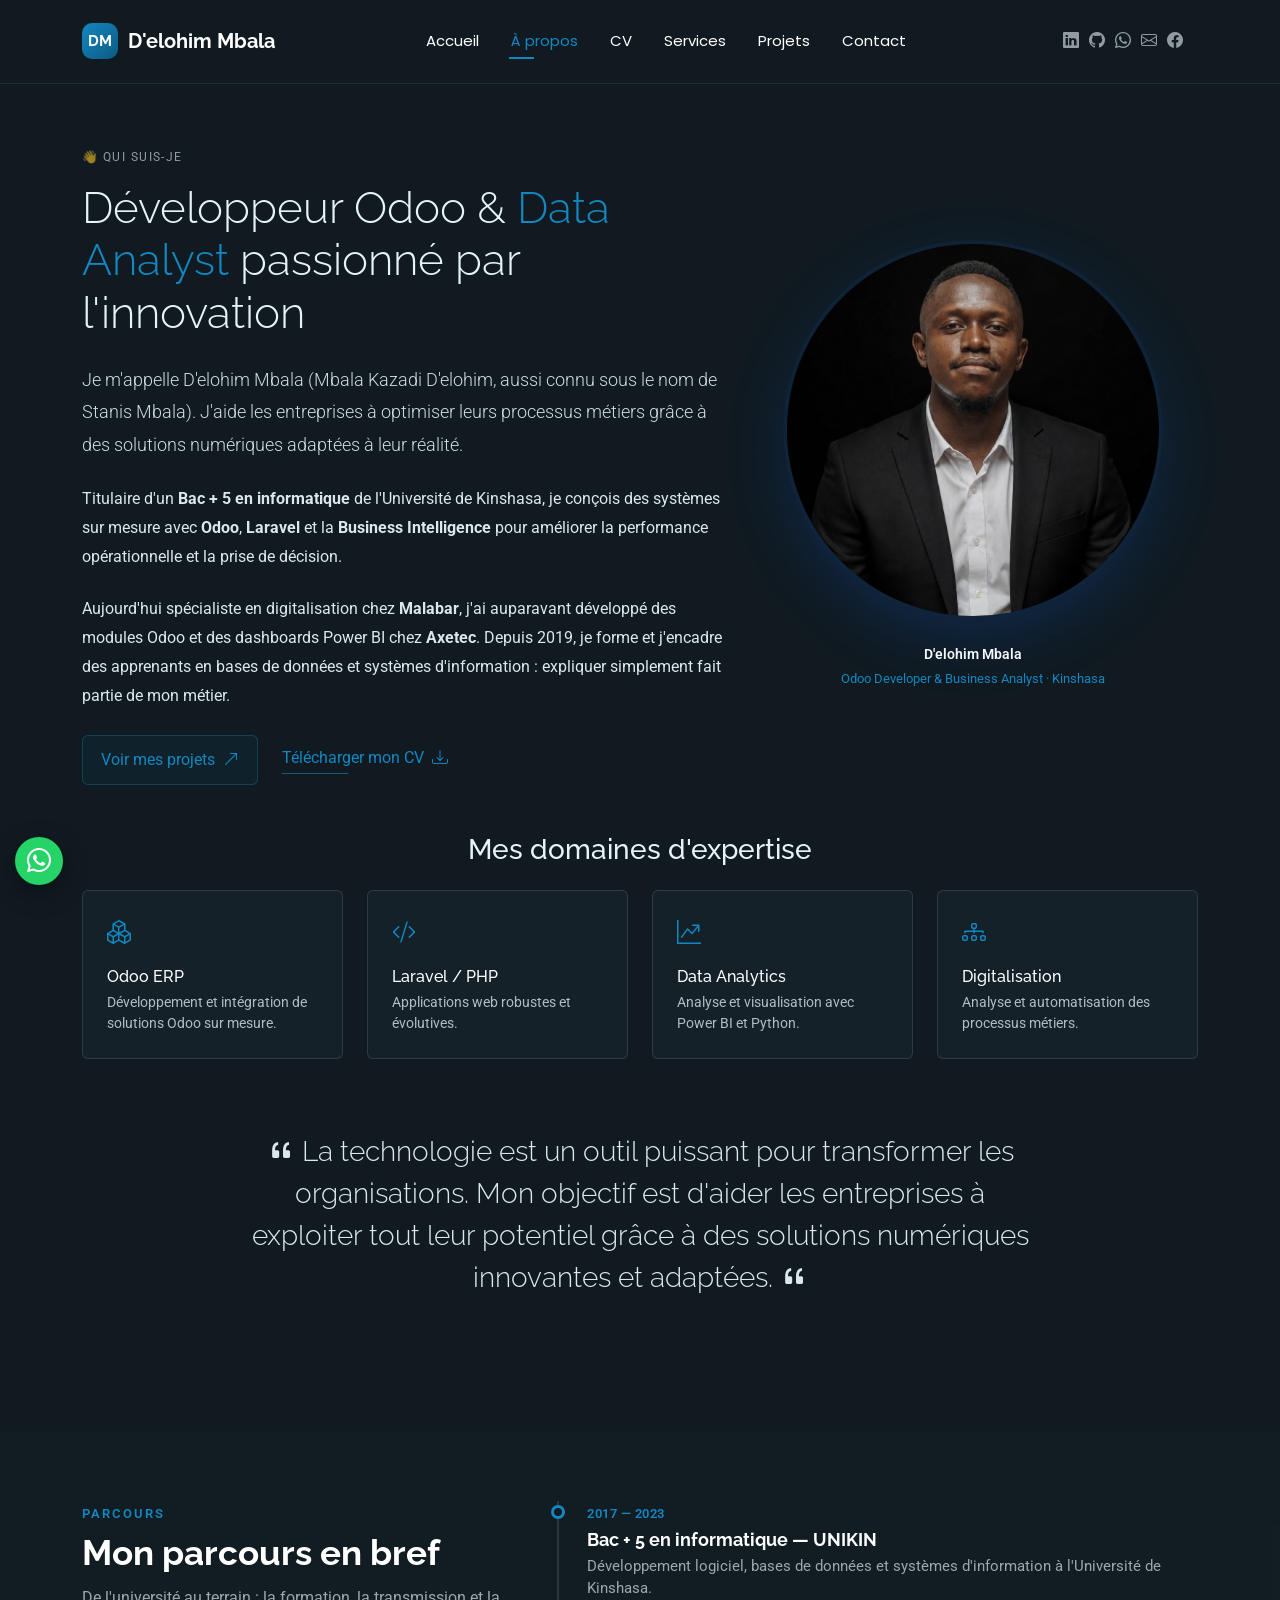
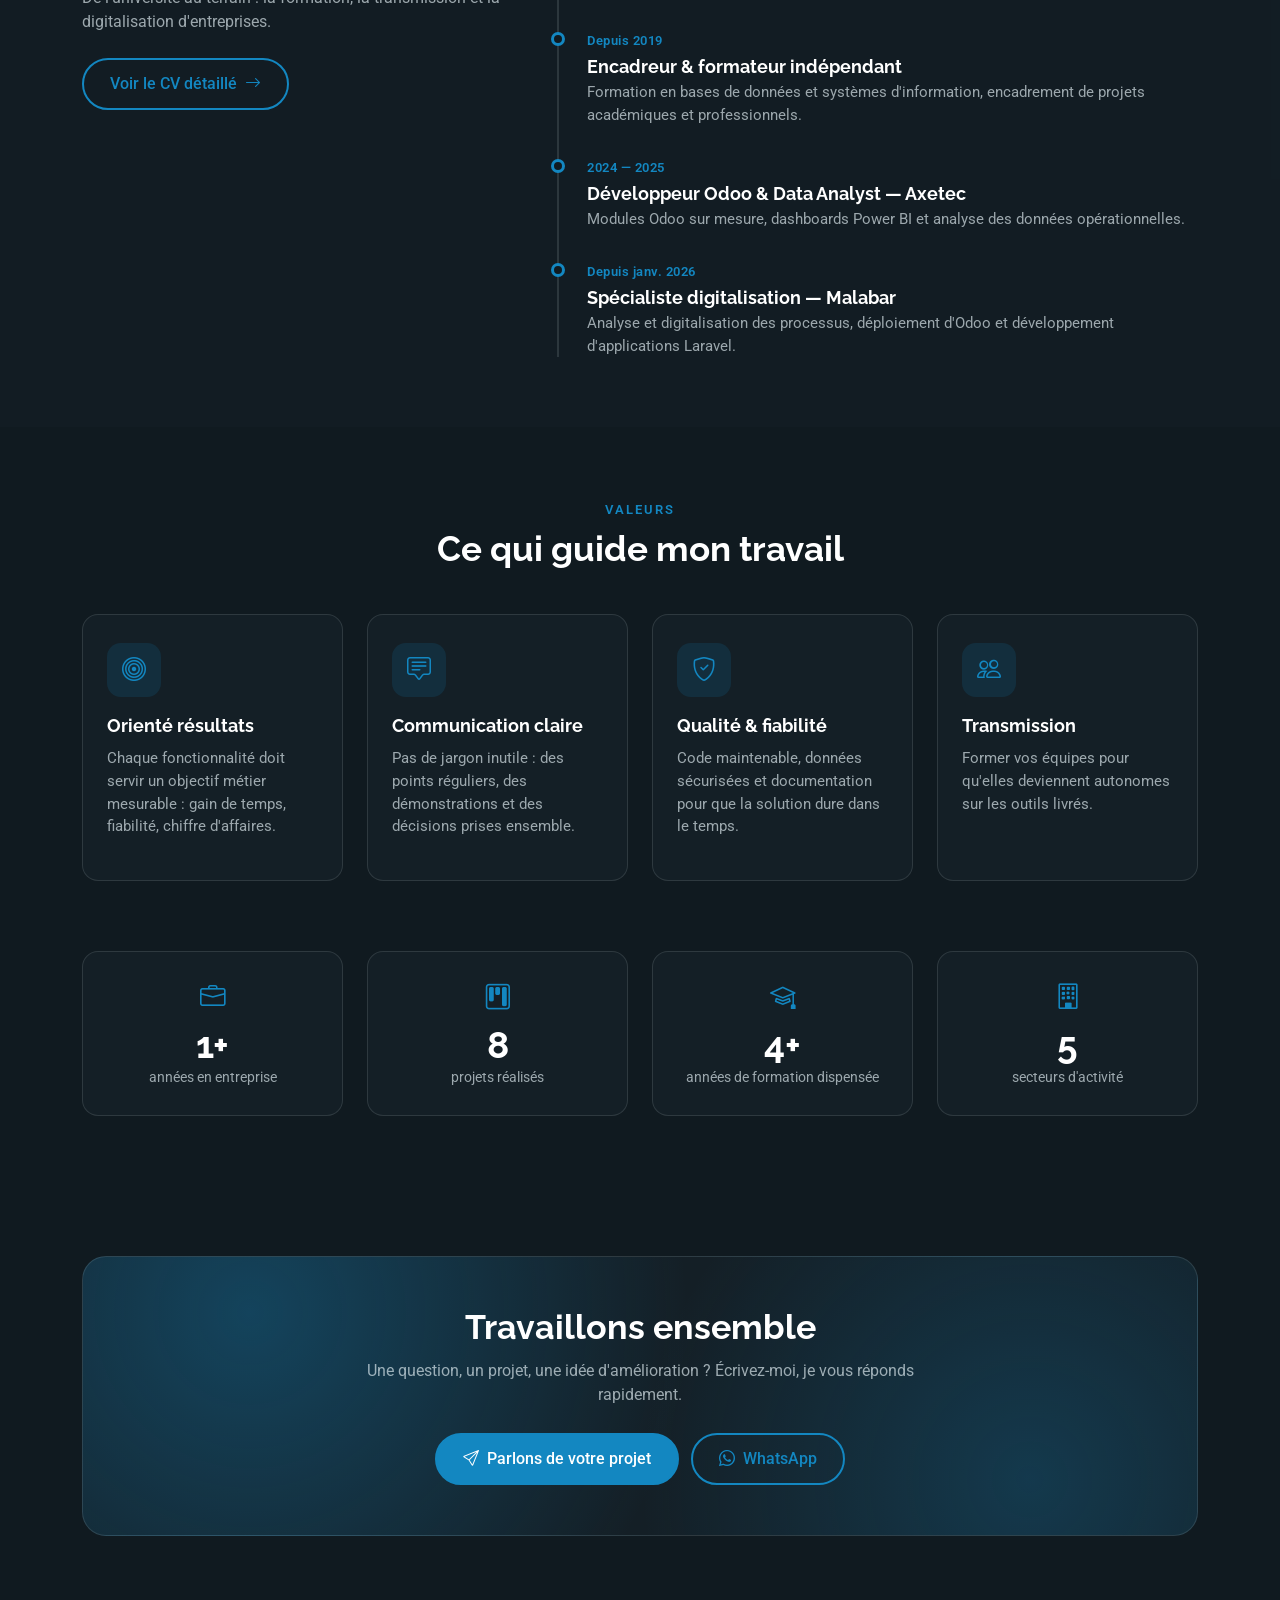
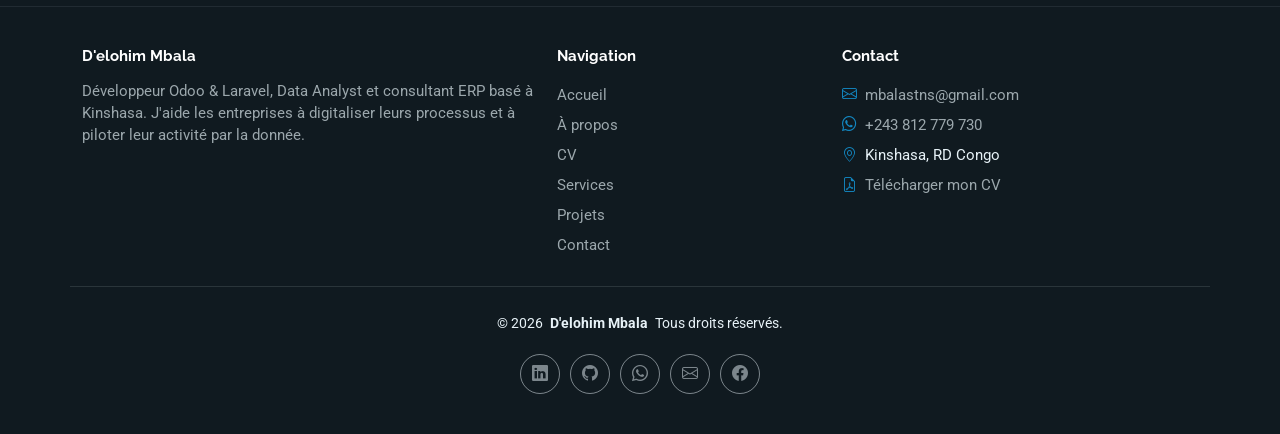
==== commit f4c1c59a: "Refonte et enrichissement du portfolio - Accueil enrichi : chiffres clés, services, projets phares, " ====
--- a/about/index.html
+++ b/about/index.html
@@ -4,9 +4,25 @@
 <head>
   <meta charset="utf-8">
   <meta content="width=device-width, initial-scale=1.0" name="viewport">
-  <title>À propos - Stanis Mbala | Odoo Developer & Data Analyst</title>
-  <meta name="description" content="Découvrez le parcours de Stanis Mbala, consultant ERP Odoo, Business Analyst et Data Analyst. Expert en transformation digitale et développement sur mesure.">
-  <meta name="keywords" content="Stanis Mbala, Odoo Developer, Data Analyst, Business Analyst, Laravel Developer, ERP Consultant, Digital Transformation">
+  <title>À propos — D'elohim Mbala | Développeur Odoo & Data Analyst</title>
+  <meta name="description" content="Parcours, valeurs et expertise de D'elohim (Stanis) Mbala : développeur Odoo & Laravel, Data Analyst et formateur basé à Kinshasa.">
+  <meta name="keywords" content="D'elohim Mbala, Stanis Mbala, Développeur Odoo, Odoo Developer, Laravel, Data Analyst, Business Analyst, Consultant ERP, Power BI, Transformation digitale, Kinshasa, RDC">
+  <meta name="author" content="D'elohim Mbala">
+  <meta name="theme-color" content="#101a20">
+  <link rel="canonical" href="https://delohim.github.io/about/">
+
+  <!-- Open Graph / réseaux sociaux -->
+  <meta property="og:type" content="website">
+  <meta property="og:locale" content="fr_FR">
+  <meta property="og:site_name" content="D'elohim Mbala — Portfolio">
+  <meta property="og:title" content="À propos — D'elohim Mbala | Développeur Odoo & Data Analyst">
+  <meta property="og:description" content="Parcours, valeurs et expertise de D'elohim (Stanis) Mbala : développeur Odoo & Laravel, Data Analyst et formateur basé à Kinshasa.">
+  <meta property="og:url" content="https://delohim.github.io/about/">
+  <meta property="og:image" content="https://delohim.github.io/assets/img/profile/profil.jpg">
+  <meta name="twitter:card" content="summary_large_image">
+  <meta name="twitter:title" content="À propos — D'elohim Mbala | Développeur Odoo & Data Analyst">
+  <meta name="twitter:description" content="Parcours, valeurs et expertise de D'elohim (Stanis) Mbala : développeur Odoo & Laravel, Data Analyst et formateur basé à Kinshasa.">
+  <meta name="twitter:image" content="https://delohim.github.io/assets/img/profile/profil.jpg">
 
   <!-- Favicons -->
   <link href="/assets/img/favicon.png" rel="icon">
@@ -15,239 +31,307 @@
   <!-- Fonts -->
   <link href="https://fonts.googleapis.com" rel="preconnect">
   <link href="https://fonts.gstatic.com" rel="preconnect" crossorigin>
-  <link href="https://fonts.googleapis.com/css2?family=Roboto:ital,wght@0,100;0,300;0,400;0,500;0,700;0,900;1,100;1,300;1,400;1,500;1,700;1,900&family=Poppins:ital,wght@0,100;0,200;0,300;0,400;0,500;0,600;0,700;0,800;0,900;1,100;1,200;1,300;1,400;1,500;1,600;1,700;1,800;1,900&family=Raleway:ital,wght@0,100;0,200;0,300;0,400;0,500;0,600;0,700;0,800;0,900;1,100;1,200;1,300;1,400;1,500;1,600;1,700;1,800;1,900&display=swap" rel="stylesheet">
+  <link href="https://fonts.googleapis.com/css2?family=Roboto:wght@300;400;500;700&family=Poppins:wght@400;500;600&family=Raleway:wght@400;600;700;800&display=swap" rel="stylesheet">
 
   <!-- Vendor CSS Files -->
   <link href="/assets/vendor/bootstrap/css/bootstrap.min.css" rel="stylesheet">
-  <link href="/assets/vendor/bootstrap-icons/bootstrap-icons.css" rel="stylesheet">
+  <link href="/assets/vendor/bootstrap-icons/bootstrap-icons.min.css" rel="stylesheet">
   <link href="/assets/vendor/aos/aos.css" rel="stylesheet">
-  <link href="/assets/vendor/swiper/swiper-bundle.min.css" rel="stylesheet">
-  <link href="/assets/vendor/glightbox/css/glightbox.min.css" rel="stylesheet">
-
-  <!-- Main CSS File -->
+
+  <!-- Main CSS Files -->
   <link href="/assets/css/main.css" rel="stylesheet">
-
-  <!-- =======================================================
-  * Template Name: FolioOne - Personnalisé pour Stanis Mbala
-  ======================================================== -->
+  <link href="/assets/css/custom.css" rel="stylesheet">
 </head>
 
 <body class="about-page">
+
+  <a class="skip-link" href="#main">Aller au contenu</a>
 
   <header id="header" class="header d-flex align-items-center light-background sticky-top">
     <div class="container position-relative d-flex align-items-center justify-content-between">
 
-      <nav id="navmenu" class="navmenu">
+      <a href="/" class="brand" aria-label="Accueil — D'elohim Mbala">
+        <span class="mark">DM</span><span class="name">D'elohim Mbala</span>
+      </a>
+
+      <nav id="navmenu" class="navmenu" aria-label="Navigation principale">
         <ul>
           <li><a href="/">Accueil</a></li>
-          <li><a href="/about/" class="active">À propos</a></li>
+          <li><a href="/about/" class="active" aria-current="page">À propos</a></li>
           <li><a href="/resume/">CV</a></li>
-          <li><a href="/services/">Nos solutions</a></li>
-          <li><a href="/portfolio/">Projets réalisés</a></li>
+          <li><a href="/services/">Services</a></li>
+          <li><a href="/portfolio/">Projets</a></li>
           <li><a href="/contact/">Contact</a></li>
         </ul>
-        <i class="mobile-nav-toggle d-xl-none bi bi-list"></i>
+        <i class="mobile-nav-toggle d-xl-none bi bi-list" role="button" tabindex="0" aria-label="Ouvrir le menu"></i>
       </nav>
 
       <div class="header-social-links">
-        <a href="https://www.linkedin.com/in/stanis-mbala-027b73303/" class="linkedin" title="LinkedIn" target="_blank">
-          <i class="bi bi-linkedin"></i>
-        </a>
-        <a href="https://github.com/votre-utilisateur" class="github" title="GitHub" target="_blank">
-          <i class="bi bi-github"></i>
-        </a>
-        <a href="https://wa.me/243812779730" class="whatsapp" title="WhatsApp" target="_blank">
-          <i class="bi bi-whatsapp"></i>
-        </a>
-        <a href="mailto:mbalastns@gmail.com" class="envelope" title="Email">
-          <i class="bi bi-envelope"></i>
-        </a>
-        <a href="https://www.facebook.com/delohim.mbalastanis" class="facebook" title="Facebook" target="_blank">
-          <i class="bi bi-facebook"></i>
-        </a>
+        <a href="https://www.linkedin.com/in/stanis-mbala-027b73303/" class="linkedin" title="LinkedIn" aria-label="LinkedIn" target="_blank" rel="noopener"><i class="bi bi-linkedin"></i></a>
+        <a href="https://github.com/DELOHIM" class="github" title="GitHub" aria-label="GitHub" target="_blank" rel="noopener"><i class="bi bi-github"></i></a>
+        <a href="https://wa.me/243812779730" class="whatsapp" title="WhatsApp" aria-label="WhatsApp" target="_blank" rel="noopener"><i class="bi bi-whatsapp"></i></a>
+        <a href="mailto:mbalastns@gmail.com" class="envelope" title="Email" aria-label="Email"><i class="bi bi-envelope"></i></a>
+        <a href="https://www.facebook.com/delohim.mbalastanis" class="facebook" title="Facebook" aria-label="Facebook" target="_blank" rel="noopener"><i class="bi bi-facebook"></i></a>
       </div>
 
     </div>
   </header>
 
-  <main class="main">
-
-    <!-- About Section -->
+  <main class="main" id="main">
+
     <section id="about" class="about section">
-
-      <!-- Section Title -->
-     
       <div class="container" data-aos="fade-up" data-aos-delay="100">
 
-        <!-- Intro + Photo -->
         <div class="row align-items-center justify-content-between gy-5 mb-5">
           <div class="col-lg-7" data-aos="fade-right" data-aos-delay="150">
             <div class="intro-content">
               <span class="eyebrow">👋 Qui suis-je</span>
-              <h2 class="headline">Développeur Odoo &amp; <span class="highlight">Data Analyst</span> passionné par l'innovation</h2>
+              <h1 class="headline h2">Développeur Odoo &amp; <span class="highlight">Data Analyst</span> passionné par l'innovation</h1>
               <p class="lead">
-                Spécialiste en transformation digitale et développement ERP, j'accompagne les entreprises dans l'optimisation de leurs processus métiers grâce à des solutions technologiques innovantes.
+                Je m'appelle D'elohim Mbala (Mbala Kazadi D'elohim, aussi connu sous le nom de Stanis Mbala). J'aide les entreprises à optimiser leurs processus métiers grâce à des solutions numériques adaptées à leur réalité.
               </p>
               <p>
-                Avec une expertise approfondie en <strong>Odoo</strong>, <strong>Laravel</strong> et <strong>Business Intelligence</strong>, je conçois des systèmes sur mesure qui améliorent la performance opérationnelle et la prise de décision. Mon approche combine analyse de données, automatisation des processus et développement agile pour offrir des résultats concrets et durables.
+                Titulaire d'un <strong>Bac + 5 en informatique</strong> de l'Université de Kinshasa, je conçois des systèmes sur mesure avec <strong>Odoo</strong>, <strong>Laravel</strong> et la <strong>Business Intelligence</strong> pour améliorer la performance opérationnelle et la prise de décision.
               </p>
               <p>
-                Certifié en <strong>Power BI</strong> et maîtrisant <strong>Python</strong>, <strong>SQL</strong> et les technologies ERP, je suis convaincu que la technologie est un levier puissant pour la croissance des organisations.
+                Aujourd'hui spécialiste en digitalisation chez <strong>Malabar</strong>, j'ai auparavant développé des modules Odoo et des dashboards Power BI chez <strong>Axetec</strong>. Depuis 2019, je forme et j'encadre des apprenants en bases de données et systèmes d'information : expliquer simplement fait partie de mon métier.
               </p>
 
               <div class="cta-group">
-                <a href="/portfolio/" class="btn-ghost">
-                  Voir mes projets <i class="bi bi-arrow-up-right"></i>
-                </a>
-                <a href="/assets/CV.pdf" class="link-underline" download>
-                  Télécharger mon CV <i class="bi bi-download"></i>
-                </a>
+                <a href="/portfolio/" class="btn-ghost">Voir mes projets <i class="bi bi-arrow-up-right"></i></a>
+                <a href="/assets/CV.pdf" class="link-underline" download>Télécharger mon CV <i class="bi bi-download"></i></a>
               </div>
             </div>
           </div>
 
           <div class="col-lg-5" data-aos="zoom-in" data-aos-delay="250">
             <figure class="profile-figure text-center">
-              <img src="/assets/img/profile/profil.jpg" alt="Stanis Mbala - Consultant ERP & Data Analyst" class="img-fluid profile-photo">
+              <div class="profile-image-wrapper">
+                <img src="/assets/img/profile/profil.jpg" alt="Portrait de D'elohim Mbala" class="img-fluid profile-photo" width="380" height="380">
+              </div>
               <figcaption class="profile-caption">
                 <div class="meta">
-                  <strong>Stanis Mbala</strong>
-                  <div class="funfact">ERP Consultant &amp; Data Analyst</div>
+                  <strong>D'elohim Mbala</strong>
+                  <div class="funfact">Odoo Developer &amp; Business Analyst · Kinshasa</div>
                 </div>
               </figcaption>
             </figure>
           </div>
         </div>
-        <!-- End Intro + Photo -->
-
-        <!-- Skills Grid -->
+
         <div class="mb-5">
-          <h3 class="text-center mb-4" data-aos="fade-up">Mes domaines d'expertise</h3>
+          <h2 class="text-center mb-4 h3" data-aos="fade-up">Mes domaines d'expertise</h2>
           <div class="row g-4">
             <div class="col-6 col-md-4 col-lg-3" data-aos="fade-up" data-aos-delay="120">
-              <div class="skill-item">
-                <i class="bi bi-boxes"></i>
-                <h3>Odoo ERP</h3>
-                <p>Développement et intégration de solutions Odoo sur mesure.</p>
-              </div>
+              <div class="skill-item"><i class="bi bi-boxes"></i><h3>Odoo ERP</h3><p>Développement et intégration de solutions Odoo sur mesure.</p></div>
             </div>
             <div class="col-6 col-md-4 col-lg-3" data-aos="fade-up" data-aos-delay="180">
-              <div class="skill-item">
-                <i class="bi bi-code-slash"></i>
-                <h3>Laravel / PHP</h3>
-                <p>Développement d'applications web robustes et évolutives.</p>
-              </div>
+              <div class="skill-item"><i class="bi bi-code-slash"></i><h3>Laravel / PHP</h3><p>Applications web robustes et évolutives.</p></div>
             </div>
             <div class="col-6 col-md-4 col-lg-3" data-aos="fade-up" data-aos-delay="240">
-              <div class="skill-item">
-                <i class="bi bi-graph-up-arrow"></i>
-                <h3>Data Analytics</h3>
-                <p>Analyse de données et visualisation avec Power BI, Python.</p>
-              </div>
+              <div class="skill-item"><i class="bi bi-graph-up-arrow"></i><h3>Data Analytics</h3><p>Analyse et visualisation avec Power BI et Python.</p></div>
             </div>
             <div class="col-6 col-md-4 col-lg-3" data-aos="fade-up" data-aos-delay="300">
-              <div class="skill-item">
-                <i class="bi bi-robot"></i>
-                <h3>Digital Transformation</h3>
-                <p>Accompagnement des entreprises dans leur mutation numérique.</p>
-              </div>
-            </div>
-          </div>
-        </div>
-        <!-- End Skills Grid -->
-
-        <!-- Quote -->
+              <div class="skill-item"><i class="bi bi-diagram-3"></i><h3>Digitalisation</h3><p>Analyse et automatisation des processus métiers.</p></div>
+            </div>
+          </div>
+        </div>
+
         <blockquote class="personal-quote text-center mb-5" data-aos="fade-down" data-aos-delay="200">
           <p><i class="bi bi-quote quote-icon-left"></i> La technologie est un outil puissant pour transformer les organisations. Mon objectif est d'aider les entreprises à exploiter tout leur potentiel grâce à des solutions numériques innovantes et adaptées. <i class="bi bi-quote quote-icon-right"></i></p>
         </blockquote>
-        <!-- End Quote -->
-
-        <!-- Fun Facts -->
-        <div class="row g-3 justify-content-center">
-          <div class="col-6 col-md-3 col-lg-2" data-aos="zoom-in" data-aos-delay="120">
-            <div class="fact-pill">
-              <i class="bi bi-code-square"></i>
-              <span>Odoo Expert</span>
-            </div>
-          </div>
-          <div class="col-6 col-md-3 col-lg-2" data-aos="zoom-in" data-aos-delay="160">
-            <div class="fact-pill">
-              <i class="bi bi-bar-chart-line"></i>
-              <span>Data Driven</span>
-            </div>
-          </div>
-          <div class="col-6 col-md-3 col-lg-2" data-aos="zoom-in" data-aos-delay="200">
-            <div class="fact-pill">
-              <i class="bi bi-robot"></i>
-              <span>Innovation</span>
-            </div>
-          </div>
-          <div class="col-6 col-md-3 col-lg-2" data-aos="zoom-in" data-aos-delay="240">
-            <div class="fact-pill">
-              <i class="bi bi-globe"></i>
-              <span>Digital</span>
-            </div>
-          </div>
-        </div>
-        <!-- End Fun Facts -->
-
-      </div>
-
-    </section><!-- /About Section -->
+
+      </div>
+    </section>
+
+    <section class="block block-alt">
+      <div class="container">
+        <div class="row gy-5">
+          <div class="col-lg-5" data-aos="fade-right">
+            <div class="block-head text-start mb-4">
+              <span class="eyebrow">Parcours</span>
+              <h2>Mon parcours en bref</h2>
+              <p>De l'université au terrain : la formation, la transmission et la digitalisation d'entreprises.</p>
+            </div>
+            <a href="/resume/" class="btn-line">Voir le CV détaillé <i class="bi bi-arrow-right"></i></a>
+          </div>
+          <div class="col-lg-7">
+            <div class="timeline">
+            <div class="t-item" data-aos="fade-up" data-aos-delay="100">
+              <span class="t-date">2017 — 2023</span>
+              <h3>Bac + 5 en informatique — UNIKIN</h3>
+              <p>Développement logiciel, bases de données et systèmes d'information à l'Université de Kinshasa.</p>
+            </div>
+            <div class="t-item" data-aos="fade-up" data-aos-delay="160">
+              <span class="t-date">Depuis 2019</span>
+              <h3>Encadreur & formateur indépendant</h3>
+              <p>Formation en bases de données et systèmes d'information, encadrement de projets académiques et professionnels.</p>
+            </div>
+            <div class="t-item" data-aos="fade-up" data-aos-delay="220">
+              <span class="t-date">2024 — 2025</span>
+              <h3>Développeur Odoo & Data Analyst — Axetec</h3>
+              <p>Modules Odoo sur mesure, dashboards Power BI et analyse des données opérationnelles.</p>
+            </div>
+            <div class="t-item" data-aos="fade-up" data-aos-delay="280">
+              <span class="t-date">Depuis janv. 2026</span>
+              <h3>Spécialiste digitalisation — Malabar</h3>
+              <p>Analyse et digitalisation des processus, déploiement d'Odoo et développement d'applications Laravel.</p>
+            </div>
+            </div>
+          </div>
+        </div>
+      </div>
+    </section>
+
+    <section class="block">
+      <div class="container">
+        <div class="block-head" data-aos="fade-up">
+          <span class="eyebrow">Valeurs</span>
+          <h2>Ce qui guide mon travail</h2>
+        </div>
+        <div class="row g-4">
+          <div class="col-md-6 col-lg-3" data-aos="fade-up" data-aos-delay="100">
+            <div class="feature-card">
+              <div class="icon"><i class="bi bi-bullseye"></i></div>
+              <h3>Orienté résultats</h3>
+              <p>Chaque fonctionnalité doit servir un objectif métier mesurable : gain de temps, fiabilité, chiffre d'affaires.</p>
+            </div>
+          </div>
+          <div class="col-md-6 col-lg-3" data-aos="fade-up" data-aos-delay="180">
+            <div class="feature-card">
+              <div class="icon"><i class="bi bi-chat-square-text"></i></div>
+              <h3>Communication claire</h3>
+              <p>Pas de jargon inutile : des points réguliers, des démonstrations et des décisions prises ensemble.</p>
+            </div>
+          </div>
+          <div class="col-md-6 col-lg-3" data-aos="fade-up" data-aos-delay="260">
+            <div class="feature-card">
+              <div class="icon"><i class="bi bi-shield-check"></i></div>
+              <h3>Qualité & fiabilité</h3>
+              <p>Code maintenable, données sécurisées et documentation pour que la solution dure dans le temps.</p>
+            </div>
+          </div>
+          <div class="col-md-6 col-lg-3" data-aos="fade-up" data-aos-delay="340">
+            <div class="feature-card">
+              <div class="icon"><i class="bi bi-people"></i></div>
+              <h3>Transmission</h3>
+              <p>Former vos équipes pour qu'elles deviennent autonomes sur les outils livrés.</p>
+            </div>
+          </div>
+        </div>
+      </div>
+    </section>
+
+    <section class="block pt-0">
+      <div class="container">
+        <div class="row g-3 g-lg-4">
+          <div class="col-6 col-lg-3" data-aos="fade-up" data-aos-delay="100">
+            <div class="stat-card">
+              <i class="bi bi-briefcase"></i>
+              <span class="num"><span data-purecounter-start="0" data-purecounter-end="2" data-purecounter-duration="1" class="purecounter">2</span>+</span>
+              <span class="label">années en entreprise</span>
+            </div>
+          </div>
+          <div class="col-6 col-lg-3" data-aos="fade-up" data-aos-delay="180">
+            <div class="stat-card">
+              <i class="bi bi-kanban"></i>
+              <span class="num"><span data-purecounter-start="0" data-purecounter-end="12" data-purecounter-duration="1" class="purecounter">12</span></span>
+              <span class="label">projets réalisés</span>
+            </div>
+          </div>
+          <div class="col-6 col-lg-3" data-aos="fade-up" data-aos-delay="260">
+            <div class="stat-card">
+              <i class="bi bi-mortarboard"></i>
+              <span class="num"><span data-purecounter-start="0" data-purecounter-end="6" data-purecounter-duration="1" class="purecounter">6</span>+</span>
+              <span class="label">années de formation dispensée</span>
+            </div>
+          </div>
+          <div class="col-6 col-lg-3" data-aos="fade-up" data-aos-delay="340">
+            <div class="stat-card">
+              <i class="bi bi-building"></i>
+              <span class="num"><span data-purecounter-start="0" data-purecounter-end="8" data-purecounter-duration="1" class="purecounter">8</span></span>
+              <span class="label">secteurs d'activité</span>
+            </div>
+          </div>
+        </div>
+      </div>
+    </section>
+
+    <section class="block">
+      <div class="container" data-aos="zoom-in">
+        <div class="cta-band">
+          <h2>Travaillons ensemble</h2>
+          <p>Une question, un projet, une idée d'amélioration ? Écrivez-moi, je vous réponds rapidement.</p>
+          <div class="actions">
+            <a href="/contact/" class="btn-accent"><i class="bi bi-send"></i>Parlons de votre projet</a>
+            <a href="https://wa.me/243812779730" class="btn-line" target="_blank" rel="noopener"><i class="bi bi-whatsapp"></i>WhatsApp</a>
+          </div>
+        </div>
+      </div>
+    </section>
 
   </main>
 
   <footer id="footer" class="footer">
-
     <div class="container">
-      <div class="copyright text-center ">
-        <p>© <span>Copyright</span> <strong class="px-1 sitename">Stanis Mbala</strong> <span>Tous droits réservés.</span></p>
+
+      <div class="row gy-4 footer-grid">
+        <div class="col-lg-5">
+          <h4>D'elohim Mbala</h4>
+          <p>Développeur Odoo &amp; Laravel, Data Analyst et consultant ERP basé à Kinshasa. J'aide les entreprises à digitaliser leurs processus et à piloter leur activité par la donnée.</p>
+        </div>
+        <div class="col-5 col-lg-3">
+          <h4>Navigation</h4>
+          <ul>
+            <li><a href="/">Accueil</a></li>
+            <li><a href="/about/">À propos</a></li>
+            <li><a href="/resume/">CV</a></li>
+            <li><a href="/services/">Services</a></li>
+            <li><a href="/portfolio/">Projets</a></li>
+            <li><a href="/contact/">Contact</a></li>
+          </ul>
+        </div>
+        <div class="col-7 col-lg-4">
+          <h4>Contact</h4>
+          <ul>
+            <li><i class="bi bi-envelope"></i><a href="mailto:mbalastns@gmail.com">mbalastns@gmail.com</a></li>
+            <li><i class="bi bi-whatsapp"></i><a href="https://wa.me/243812779730" target="_blank" rel="noopener">+243 812 779 730</a></li>
+            <li><i class="bi bi-geo-alt"></i>Kinshasa, RD Congo</li>
+            <li><i class="bi bi-file-earmark-pdf"></i><a href="/assets/CV.pdf" download>Télécharger mon CV</a></li>
+          </ul>
+        </div>
+      </div>
+
+      <div class="copyright text-center">
+        <p>© <span id="year">2026</span> <strong class="px-1 sitename">D'elohim Mbala</strong> <span>Tous droits réservés.</span></p>
       </div>
       <div class="social-links d-flex justify-content-center">
-        <a href="https://www.linkedin.com/in/stanis-mbala-027b73303/" class="linkedin" title="LinkedIn" target="_blank">
-          <i class="bi bi-linkedin"></i>
-        </a>
-        <a href="https://github.com/votre-utilisateur" class="github" title="GitHub" target="_blank">
-          <i class="bi bi-github"></i>
-        </a>
-        <a href="https://wa.me/243812779730" class="whatsapp" title="WhatsApp" target="_blank">
-          <i class="bi bi-whatsapp"></i>
-        </a>
-        <a href="mailto:mbalastns@gmail.com" class="envelope" title="Email">
-          <i class="bi bi-envelope"></i>
-        </a>
-        <a href="https://www.facebook.com/delohim.mbalastanis" class="facebook" title="Facebook" target="_blank">
-          <i class="bi bi-facebook"></i>
-        </a>
-      </div>
-      <div class="credits">
-        <!-- Crédits retirés conformément à la demande -->
+        <a href="https://www.linkedin.com/in/stanis-mbala-027b73303/" class="linkedin" title="LinkedIn" aria-label="LinkedIn" target="_blank" rel="noopener"><i class="bi bi-linkedin"></i></a>
+        <a href="https://github.com/DELOHIM" class="github" title="GitHub" aria-label="GitHub" target="_blank" rel="noopener"><i class="bi bi-github"></i></a>
+        <a href="https://wa.me/243812779730" class="whatsapp" title="WhatsApp" aria-label="WhatsApp" target="_blank" rel="noopener"><i class="bi bi-whatsapp"></i></a>
+        <a href="mailto:mbalastns@gmail.com" class="envelope" title="Email" aria-label="Email"><i class="bi bi-envelope"></i></a>
+        <a href="https://www.facebook.com/delohim.mbalastanis" class="facebook" title="Facebook" aria-label="Facebook" target="_blank" rel="noopener"><i class="bi bi-facebook"></i></a>
       </div>
     </div>
-
   </footer>
 
+  <!-- WhatsApp -->
+  <a href="https://wa.me/243812779730" class="wa-float" target="_blank" rel="noopener" aria-label="Discuter sur WhatsApp" title="Discuter sur WhatsApp"><i class="bi bi-whatsapp"></i></a>
+
   <!-- Scroll Top -->
-  <a href="#" id="scroll-top" class="scroll-top d-flex align-items-center justify-content-center"><i class="bi bi-arrow-up-short"></i></a>
+  <a href="#" id="scroll-top" class="scroll-top d-flex align-items-center justify-content-center" aria-label="Retour en haut"><i class="bi bi-arrow-up-short"></i></a>
 
   <!-- Preloader -->
   <div id="preloader"></div>
 
   <!-- Vendor JS Files -->
   <script src="/assets/vendor/bootstrap/js/bootstrap.bundle.min.js"></script>
-  <script src="/assets/vendor/php-email-form/validate.js"></script>
   <script src="/assets/vendor/aos/aos.js"></script>
-  <script src="/assets/vendor/typed.js/typed.umd.js"></script>
-  <script src="/assets/vendor/waypoints/noframework.waypoints.js"></script>
   <script src="/assets/vendor/purecounter/purecounter_vanilla.js"></script>
-  <script src="/assets/vendor/swiper/swiper-bundle.min.js"></script>
-  <script src="/assets/vendor/imagesloaded/imagesloaded.pkgd.min.js"></script>
-  <script src="/assets/vendor/isotope-layout/isotope.pkgd.min.js"></script>
-  <script src="/assets/vendor/glightbox/js/glightbox.min.js"></script>
 
   <!-- Main JS File -->
   <script src="/assets/js/main.js"></script>
 
 </body>
 
-</html>+</html>
--- a/assets/css/main.css
+++ b/assets/css/main.css
@@ -3109,6 +3109,77 @@
   background-color: color-mix(in srgb, var(--surface-color), transparent 70%);
 }
 
+/* Centrage de l'image et de la légende sur mobile */
+.about .profile-figure {
+  margin: 0;
+  text-align: center;
+  display: flex;
+  flex-direction: column;
+  align-items: center;
+}
+
+.about .profile-figure .profile-image-wrapper {
+  display: flex;
+  justify-content: center;
+  align-items: center;
+  width: 100%;
+}
+
+.about .profile-figure .profile-photo {
+  width: 380px;
+  height: 380px;
+  border-radius: 50%;
+  object-fit: cover;
+  box-shadow: 0 20px 60px rgba(13, 110, 253, 0.15);
+  border: 4px solid rgba(13, 110, 253, 0.1);
+  transition: all 0.4s ease;
+}
+
+.about .profile-figure .profile-photo:hover {
+  transform: scale(1.02) translateY(-5px);
+  box-shadow: 0 25px 70px rgba(13, 110, 253, 0.25);
+  border-color: rgba(13, 110, 253, 0.3);
+}
+
+.about .profile-figure .profile-caption {
+  margin-top: 24px;
+  display: flex;
+  justify-content: center;
+  width: 100%;
+}
+
+.about .profile-figure .profile-caption .meta {
+  font-size: 14px;
+  color: #6c757d;
+  text-align: center;
+}
+
+.about .profile-figure .profile-caption .meta strong {
+  display: block;
+  font-weight: 600;
+  color: #212529;
+}
+
+.about .profile-figure .profile-caption .meta .funfact {
+  font-size: 13px;
+  margin-top: 4px;
+  color: #adb5bd;
+}
+
+/* Responsive */
+@media (max-width: 992px) {
+  .about .profile-figure .profile-photo {
+    width: 280px;
+    height: 280px;
+  }
+}
+
+@media (max-width: 576px) {
+  .about .profile-figure .profile-photo {
+    width: 220px;
+    height: 220px;
+  }
+}
 /*--------------------------------------------------------------
 # Starter Section Section
 --------------------------------------------------------------*/
--- a/assets/css/custom.css
+++ b/assets/css/custom.css
@@ -0,0 +1,404 @@
+/*--------------------------------------------------------------
+# Personnalisations — D'elohim Mbala
+# Chargé après main.css. Reprend les variables du thème sombre.
+--------------------------------------------------------------*/
+:root {
+  --accent-soft: color-mix(in srgb, var(--accent-color), transparent 85%);
+  --line: color-mix(in srgb, var(--default-color), transparent 88%);
+  --muted: color-mix(in srgb, var(--default-color), transparent 35%);
+}
+
+::selection { background: var(--accent-color); color: #fff; }
+
+:focus-visible {
+  outline: 2px solid var(--accent-color);
+  outline-offset: 3px;
+  border-radius: 4px;
+}
+
+.skip-link {
+  position: absolute;
+  left: -9999px;
+  top: 8px;
+  z-index: 10000;
+  background: var(--accent-color);
+  color: #fff;
+  padding: 8px 16px;
+  border-radius: 6px;
+}
+.skip-link:focus { left: 8px; color: #fff; }
+
+.highlight, .typed { color: var(--accent-color); }
+
+/* ---------- Brand dans l'en-tête ---------- */
+.header .brand {
+  font-family: var(--heading-font);
+  font-weight: 700;
+  font-size: 1.25rem;
+  color: var(--heading-color);
+  display: flex;
+  align-items: center;
+  gap: 10px;
+  white-space: nowrap;
+}
+.header .brand .mark {
+  width: 36px;
+  height: 36px;
+  border-radius: 10px;
+  display: grid;
+  place-items: center;
+  background: linear-gradient(135deg, var(--accent-color), #0b5a82);
+  color: #fff;
+  font-size: 0.95rem;
+  letter-spacing: 0.5px;
+}
+.header .brand:hover { color: var(--heading-color); }
+@media (max-width: 1199px) {
+  .header .header-social-links { display: none; }
+}
+@media (max-width: 340px) {
+  .header .brand .name { display: none; }
+}
+
+/* ---------- Boutons ---------- */
+.btn-accent,
+.btn-line {
+  display: inline-flex;
+  align-items: center;
+  justify-content: center;
+  gap: 8px;
+  padding: 12px 26px;
+  border-radius: 50px;
+  font-weight: 500;
+  white-space: nowrap;
+  transition: all 0.3s ease;
+  border: 2px solid var(--accent-color);
+}
+.btn-accent { background: var(--accent-color); color: #fff; }
+.btn-accent:hover {
+  color: #fff;
+  background: color-mix(in srgb, var(--accent-color), #000 15%);
+  border-color: color-mix(in srgb, var(--accent-color), #000 15%);
+  transform: translateY(-2px);
+  box-shadow: 0 10px 25px color-mix(in srgb, var(--accent-color), transparent 70%);
+}
+.btn-line { background: transparent; color: var(--accent-color); }
+.btn-line:hover { background: var(--accent-color); color: #fff; transform: translateY(-2px); }
+
+/* ---------- Hero ---------- */
+.hero-content h1 { font-size: clamp(2.2rem, 5vw, 3.2rem); font-weight: 700; line-height: 1.2; }
+.hero-content h2 { font-size: clamp(1.2rem, 2.6vw, 1.7rem); font-weight: 400; margin-top: 10px; min-height: 2.2em; }
+.hero-content p { font-size: 1.05rem; color: var(--muted); margin: 18px 0 28px; line-height: 1.8; }
+.hero .hero-actions { display: flex; flex-wrap: wrap; gap: 12px; }
+.hero .availability {
+  display: inline-flex;
+  align-items: center;
+  gap: 8px;
+  font-size: 0.85rem;
+  padding: 6px 14px;
+  border-radius: 50px;
+  background: var(--accent-soft);
+  color: var(--default-color);
+  margin-bottom: 18px;
+}
+.hero .availability .dot {
+  width: 8px;
+  height: 8px;
+  border-radius: 50%;
+  background: #2ecc71;
+  box-shadow: 0 0 0 0 rgba(46, 204, 113, 0.6);
+  animation: pulse-dot 2s infinite;
+}
+@keyframes pulse-dot {
+  70% { box-shadow: 0 0 0 8px rgba(46, 204, 113, 0); }
+  100% { box-shadow: 0 0 0 0 rgba(46, 204, 113, 0); }
+}
+.hero .image-wrapper .profile-caption {
+  background: color-mix(in srgb, var(--surface-color), transparent 5%);
+  border: 1px solid var(--line);
+  box-shadow: 0 10px 40px rgba(0, 0, 0, 0.35);
+}
+.hero .image-wrapper .profile-caption .meta strong { color: var(--heading-color); }
+.hero .image-wrapper .profile-caption .meta .funfact { color: var(--accent-color); }
+
+/* ---------- Titres de section (accueil) ---------- */
+.block { padding: 70px 0; }
+.block-alt { background: color-mix(in srgb, var(--surface-color), transparent 40%); }
+.block-head { text-align: center; max-width: 680px; margin: 0 auto 44px; }
+.block-head .eyebrow {
+  display: inline-block;
+  font-size: 0.8rem;
+  text-transform: uppercase;
+  letter-spacing: 2px;
+  color: var(--accent-color);
+  font-weight: 600;
+  margin-bottom: 8px;
+}
+.block-head h2 { font-size: clamp(1.6rem, 3.5vw, 2.2rem); font-weight: 700; margin-bottom: 12px; }
+.block-head p { color: var(--muted); margin: 0; }
+
+/* ---------- Chiffres clés ---------- */
+.stat-card {
+  background: var(--surface-color);
+  border: 1px solid var(--line);
+  border-radius: 16px;
+  padding: 26px 18px;
+  text-align: center;
+  height: 100%;
+  transition: transform 0.3s ease, border-color 0.3s ease;
+}
+.stat-card:hover { transform: translateY(-4px); border-color: var(--accent-color); }
+.stat-card i { font-size: 1.6rem; color: var(--accent-color); }
+.stat-card .num {
+  display: block;
+  font-family: var(--heading-font);
+  font-size: 2.3rem;
+  font-weight: 700;
+  color: var(--heading-color);
+  line-height: 1.1;
+  margin-top: 8px;
+}
+.stat-card .label { font-size: 0.9rem; color: var(--muted); }
+
+/* ---------- Cartes génériques ---------- */
+.feature-card {
+  background: var(--surface-color);
+  border: 1px solid var(--line);
+  border-radius: 16px;
+  padding: 28px 24px;
+  height: 100%;
+  transition: all 0.3s ease;
+  display: flex;
+  flex-direction: column;
+}
+.feature-card:hover {
+  transform: translateY(-6px);
+  border-color: color-mix(in srgb, var(--accent-color), transparent 40%);
+  box-shadow: 0 18px 40px rgba(0, 0, 0, 0.3);
+}
+.feature-card .icon {
+  width: 54px;
+  height: 54px;
+  border-radius: 14px;
+  display: grid;
+  place-items: center;
+  background: var(--accent-soft);
+  color: var(--accent-color);
+  font-size: 1.5rem;
+  margin-bottom: 18px;
+}
+.feature-card h3 { font-size: 1.15rem; font-weight: 700; margin-bottom: 10px; }
+.feature-card p { color: var(--muted); font-size: 0.95rem; margin-bottom: 14px; }
+.feature-card ul { padding-left: 0; list-style: none; margin: 0 0 14px; font-size: 0.92rem; }
+.feature-card ul li { padding: 4px 0; display: flex; gap: 8px; }
+.feature-card ul li i { color: var(--accent-color); }
+.feature-card .more { margin-top: auto; font-weight: 500; display: inline-flex; gap: 6px; align-items: center; }
+.feature-card .more i { transition: transform 0.3s; }
+.feature-card:hover .more i { transform: translateX(4px); }
+
+.tag-list { display: flex; flex-wrap: wrap; gap: 6px; margin-top: auto; }
+.tag-list span {
+  font-size: 0.75rem;
+  padding: 4px 10px;
+  border-radius: 50px;
+  background: var(--accent-soft);
+  color: var(--default-color);
+}
+.feature-card .sector { font-size: 0.8rem; color: var(--accent-color); text-transform: uppercase; letter-spacing: 1px; margin-bottom: 6px; }
+
+/* ---------- Stack technique ---------- */
+.stack-group { margin-bottom: 22px; }
+.stack-group h3 { font-size: 0.85rem; text-transform: uppercase; letter-spacing: 1.5px; color: var(--muted); margin-bottom: 12px; }
+.chips { display: flex; flex-wrap: wrap; gap: 10px; }
+.chip {
+  display: inline-flex;
+  align-items: center;
+  gap: 8px;
+  padding: 8px 16px;
+  border-radius: 50px;
+  border: 1px solid var(--line);
+  background: var(--surface-color);
+  font-size: 0.92rem;
+  transition: all 0.25s ease;
+}
+.chip i { color: var(--accent-color); }
+.chip:hover { border-color: var(--accent-color); transform: translateY(-2px); }
+
+/* ---------- Processus ---------- */
+.process-step { position: relative; padding: 26px 22px; height: 100%; }
+.process-step .step-num {
+  font-family: var(--heading-font);
+  font-size: 2.6rem;
+  font-weight: 800;
+  color: transparent;
+  -webkit-text-stroke: 1.5px var(--accent-color);
+  line-height: 1;
+  margin-bottom: 12px;
+}
+.process-step h3 { font-size: 1.1rem; font-weight: 700; }
+.process-step p { color: var(--muted); font-size: 0.93rem; margin: 0; }
+@media (min-width: 992px) {
+  .process-row > div:not(:last-child) .process-step::after {
+    content: "";
+    position: absolute;
+    top: 46px;
+    right: -12px;
+    width: 24px;
+    height: 2px;
+    background: var(--accent-color);
+    opacity: 0.5;
+  }
+}
+
+/* ---------- Bandeau CTA ---------- */
+.cta-band {
+  border-radius: 24px;
+  padding: 50px 30px;
+  text-align: center;
+  background:
+    radial-gradient(circle at 15% 20%, color-mix(in srgb, var(--accent-color), transparent 65%), transparent 45%),
+    radial-gradient(circle at 85% 80%, color-mix(in srgb, var(--accent-color), transparent 75%), transparent 40%),
+    var(--surface-color);
+  border: 1px solid var(--line);
+}
+.cta-band h2 { font-size: clamp(1.5rem, 3.4vw, 2.1rem); font-weight: 700; }
+.cta-band p { color: var(--muted); max-width: 620px; margin: 12px auto 26px; }
+.cta-band .actions { display: flex; justify-content: center; flex-wrap: wrap; gap: 12px; }
+
+/* ---------- Timeline (À propos) ---------- */
+.timeline { position: relative; padding-left: 28px; border-left: 2px solid var(--line); }
+.timeline .t-item { position: relative; padding-bottom: 28px; }
+.timeline .t-item:last-child { padding-bottom: 0; }
+.timeline .t-item::before {
+  content: "";
+  position: absolute;
+  left: -36px;
+  top: 4px;
+  width: 14px;
+  height: 14px;
+  border-radius: 50%;
+  background: var(--background-color);
+  border: 3px solid var(--accent-color);
+}
+.timeline .t-date { font-size: 0.82rem; color: var(--accent-color); font-weight: 600; letter-spacing: 0.5px; }
+.timeline h3 { font-size: 1.1rem; font-weight: 700; margin: 4px 0; }
+.timeline p { color: var(--muted); margin: 0; font-size: 0.95rem; }
+
+/* Corrige la légende de la page À propos sur fond sombre */
+.about .profile-figure .profile-caption .meta strong { color: var(--heading-color); }
+.about .profile-figure .profile-caption .meta .funfact { color: var(--accent-color); }
+
+/* ---------- CV ---------- */
+.resume .profile-summary {
+  background: var(--surface-color);
+  border: 1px solid var(--line);
+  border-left: 4px solid var(--accent-color);
+  border-radius: 12px;
+  padding: 22px 24px;
+  margin-bottom: 36px;
+}
+.resume .profile-summary p { margin: 0; color: var(--muted); }
+.resume .skill-item .skill-head { display: flex; justify-content: space-between; font-size: 0.95rem; }
+.resume .skill-item .skill-head h4 { margin-bottom: 6px; }
+.lang-row { display: flex; justify-content: space-between; align-items: center; padding: 10px 0; border-bottom: 1px solid var(--line); }
+.lang-row:last-child { border-bottom: 0; }
+.soft-badge {
+  display: block;
+  text-align: center;
+  padding: 8px;
+  border-radius: 8px;
+  background: var(--accent-soft);
+  color: var(--default-color);
+  font-size: 0.88rem;
+}
+
+/* ---------- FAQ ---------- */
+.faq .accordion-item {
+  background: var(--surface-color);
+  border: 1px solid var(--line);
+  border-radius: 12px !important;
+  margin-bottom: 12px;
+  overflow: hidden;
+}
+.faq .accordion-button {
+  background: var(--surface-color);
+  color: var(--heading-color);
+  font-weight: 600;
+  box-shadow: none;
+}
+.faq .accordion-button:not(.collapsed) { color: var(--accent-color); background: var(--surface-color); }
+.faq .accordion-button::after { filter: invert(1) grayscale(1) brightness(1.8); }
+.faq .accordion-body { color: var(--muted); padding-top: 0; }
+
+/* ---------- Portfolio ---------- */
+.portfolio .portfolio-card .sector { font-size: 0.75rem; text-transform: uppercase; letter-spacing: 1px; color: var(--accent-color); margin-bottom: 4px; }
+.portfolio .portfolio-filters li:focus-visible { outline: 2px solid var(--accent-color); }
+
+/* ---------- Contact ---------- */
+.contact .contact-form .form-label { font-size: 0.88rem; color: var(--muted); margin-bottom: 6px; }
+.contact .contact-form .form-select {
+  background-color: color-mix(in srgb, var(--surface-color), transparent 50%);
+  color: var(--default-color);
+  border-color: var(--line);
+}
+.contact .contact-form .form-select option { background: var(--surface-color); }
+.contact .send-actions { display: flex; flex-wrap: wrap; gap: 12px; justify-content: center; }
+.contact .send-actions .btn-accent,
+.contact .send-actions .btn-line { cursor: pointer; }
+.contact .form-note { font-size: 0.82rem; color: var(--muted); margin-top: 12px; text-align: center; }
+.contact .form-status { font-size: 0.9rem; margin-top: 10px; text-align: center; min-height: 1.3em; }
+.contact .form-status.error { color: #ff7b7b; }
+.contact .form-status.ok { color: #5fd38d; }
+.contact .info-item a { color: var(--default-color); }
+.contact .info-item a:hover { color: var(--accent-color); }
+
+/* ---------- Footer enrichi ---------- */
+.footer .footer-grid { text-align: left; padding-bottom: 26px; margin-bottom: 26px; border-bottom: 1px solid var(--line); }
+.footer .footer-grid h4 { font-size: 0.95rem; font-weight: 700; margin-bottom: 14px; }
+.footer .footer-grid p { color: var(--muted); font-size: 0.92rem; }
+.footer .footer-grid ul { list-style: none; padding: 0; margin: 0; }
+.footer .footer-grid li { padding: 4px 0; font-size: 0.92rem; }
+.footer .footer-grid li a { color: var(--muted); }
+.footer .footer-grid li a:hover { color: var(--accent-color); }
+.footer .footer-grid li i { color: var(--accent-color); margin-right: 8px; }
+
+/* ---------- Bouton WhatsApp flottant ---------- */
+.wa-float {
+  position: fixed;
+  left: 15px;
+  bottom: 15px;
+  z-index: 99;
+  width: 48px;
+  height: 48px;
+  border-radius: 50%;
+  display: grid;
+  place-items: center;
+  background: #25d366;
+  color: #fff;
+  font-size: 1.5rem;
+  box-shadow: 0 8px 24px rgba(0, 0, 0, 0.35);
+  transition: transform 0.3s ease;
+}
+.wa-float:hover { color: #fff; transform: scale(1.08); }
+
+/* ---------- Page 404 ---------- */
+.notfound { min-height: 60vh; display: grid; place-items: center; text-align: center; }
+.notfound .code { font-family: var(--heading-font); font-size: clamp(5rem, 18vw, 9rem); font-weight: 800; color: var(--accent-color); line-height: 1; }
+
+@media (prefers-reduced-motion: reduce) {
+  *, *::before, *::after { animation: none !important; transition: none !important; scroll-behavior: auto !important; }
+}
+
+@media print {
+  .header, .footer, .wa-float, .scroll-top, #preloader { display: none !important; }
+}
+
+/* Titres de page (h1) dans les en-têtes de section */
+.section-title h1 {
+  font-size: clamp(2.3rem, 5vw, 3.2rem);
+  font-weight: 700;
+  line-height: 1.2;
+  color: var(--heading-color);
+  margin-bottom: 1rem;
+  letter-spacing: -0.5px;
+}
